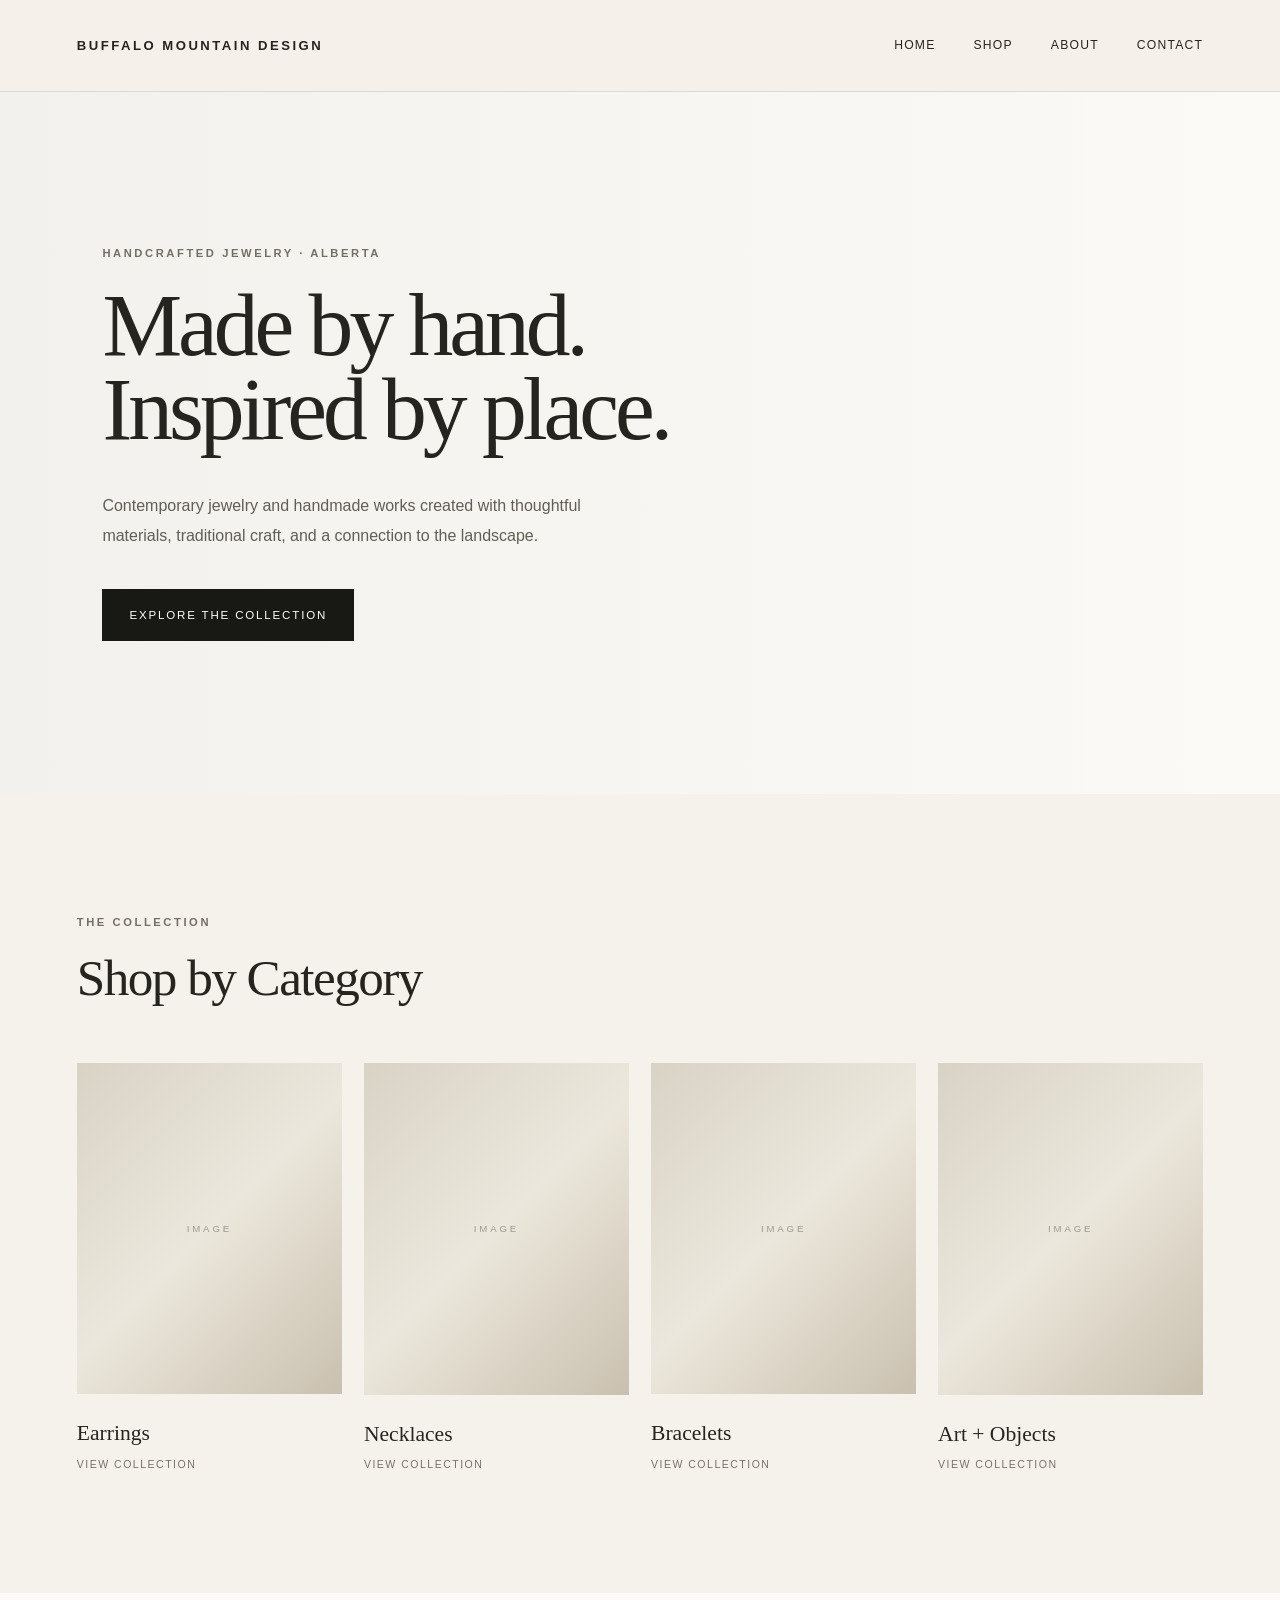
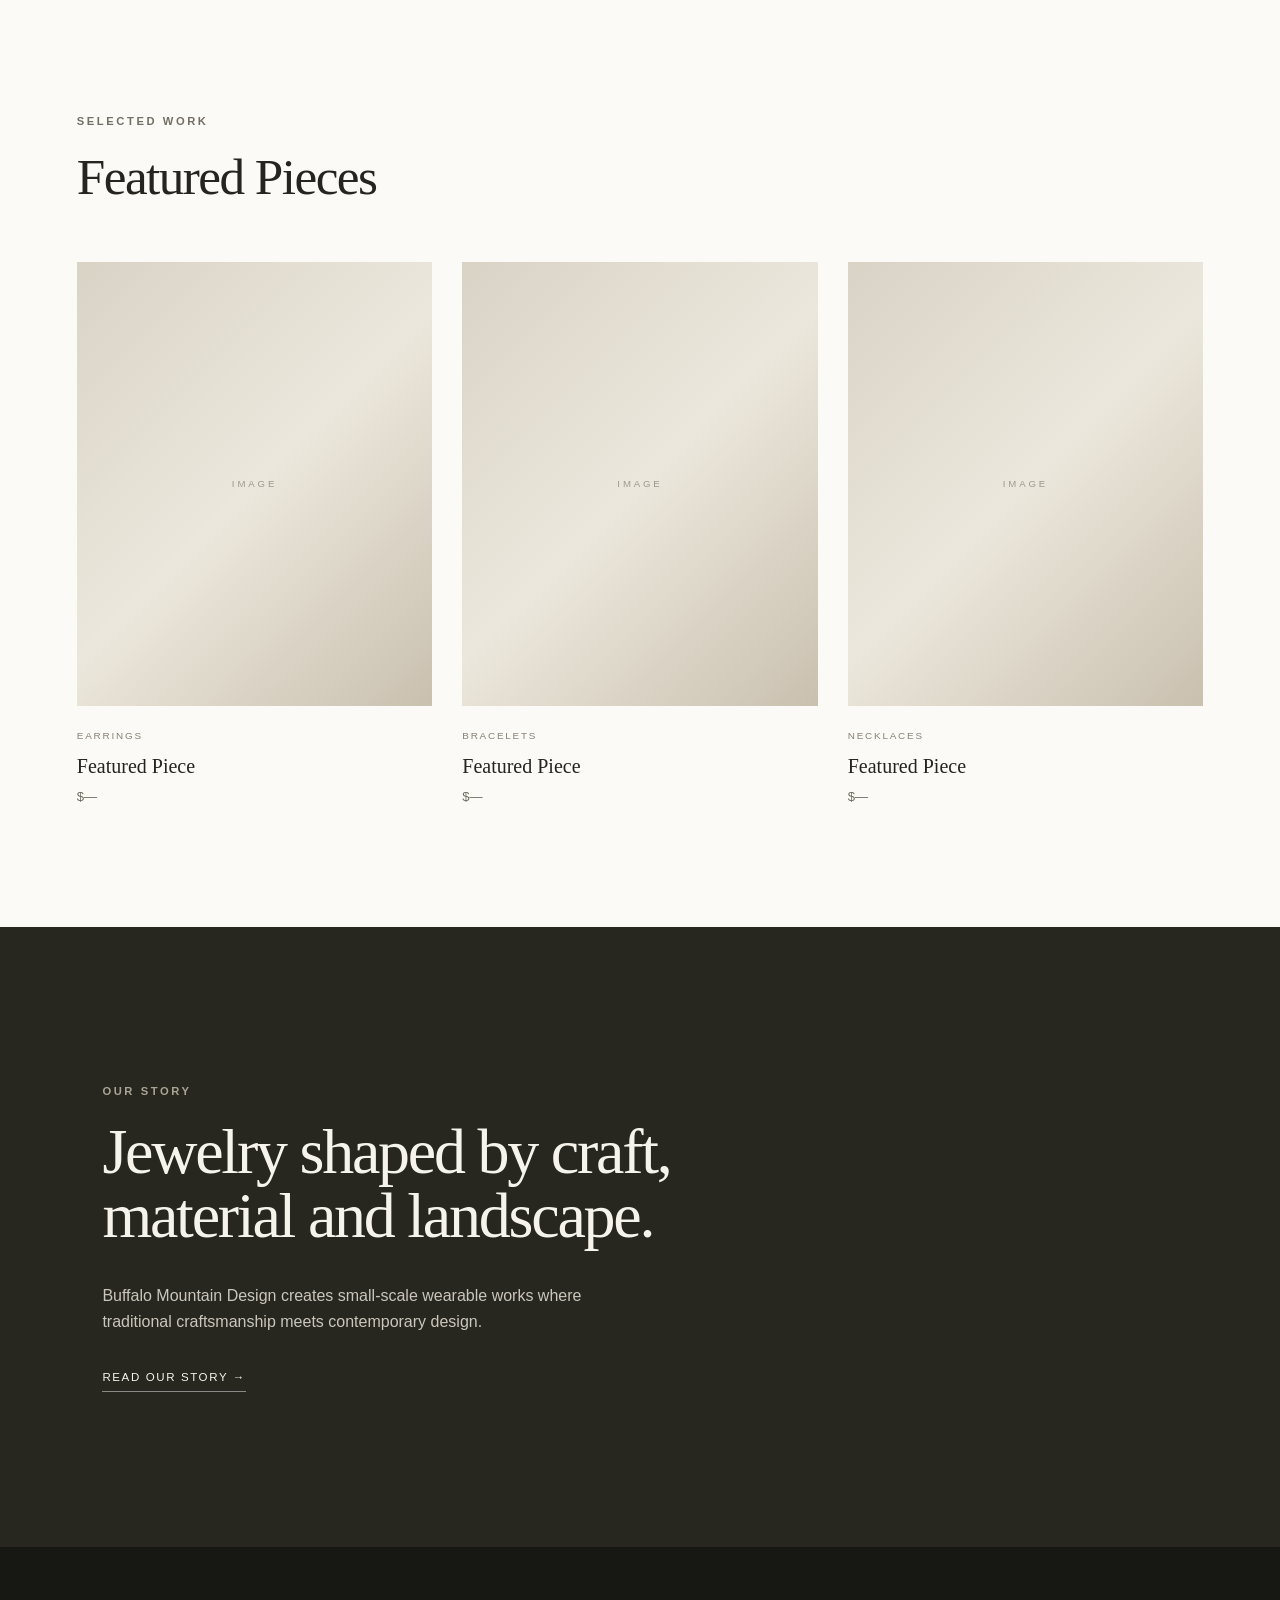
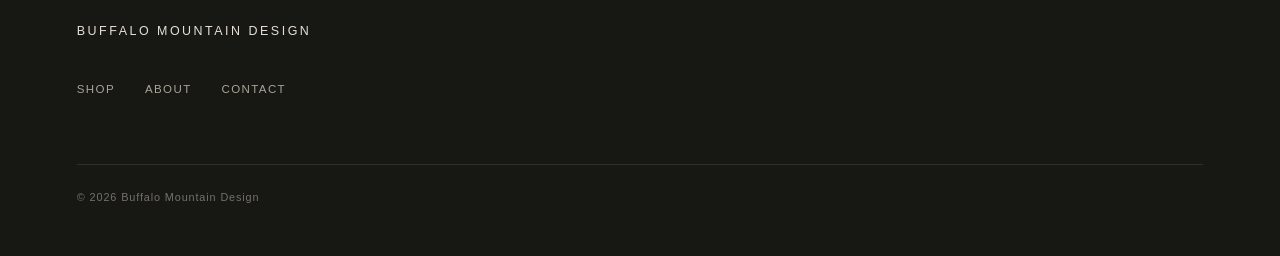
==== index.html @ dbc7c692 "Update index.html" ====
<!DOCTYPE html>
<html lang="en">
<head>
    <meta charset="UTF-8">
    <meta name="viewport" content="width=device-width, initial-scale=1.0">

    <title>Buffalo Mountain Design</title>

    <link rel="stylesheet" href="style.css">
</head>

<body>

<header class="site-header">

    <a href="index.html" class="brand">
        BUFFALO MOUNTAIN DESIGN
    </a>

    <nav>
        <a href="index.html">Home</a>
        <a href="shop.html">Shop</a>
        <a href="about.html">About</a>
        <a href="contact.html">Contact</a>
    </nav>

</header>


<main>

    <!-- HERO -->

    <section class="hero">

        <div class="hero-content">

            <p class="eyebrow">
                HANDCRAFTED JEWELRY · ALBERTA
            </p>

            <h1>
                Made by hand.<br>
                Inspired by place.
            </h1>

            <p class="hero-description">
                Contemporary jewelry and handmade works created with
                thoughtful materials, traditional craft, and a connection
                to the landscape.
            </p>

            <a href="shop.html" class="button">
                Explore the Collection
            </a>

        </div>

    </section>


    <!-- CATEGORIES -->

    <section class="categories">

        <div class="section-heading">

            <p class="eyebrow">THE COLLECTION</p>

            <h2>Shop by Category</h2>

        </div>


        <div class="category-grid">

            <a href="shop.html?category=earrings"
               class="category-card">

                <div class="category-image placeholder"></div>

                <h3>Earrings</h3>

                <p>View Collection</p>

            </a>


            <a href="shop.html?category=necklaces"
               class="category-card">

                <div class="category-image placeholder"></div>

                <h3>Necklaces</h3>

                <p>View Collection</p>

            </a>


            <a href="shop.html?category=bracelets"
               class="category-card">

                <div class="category-image placeholder"></div>

                <h3>Bracelets</h3>

                <p>View Collection</p>

            </a>


            <a href="shop.html?category=art"
               class="category-card">

                <div class="category-image placeholder"></div>

                <h3>Art + Objects</h3>

                <p>View Collection</p>

            </a>

        </div>

    </section>


    <!-- FEATURED -->

    <section class="featured">

        <div class="section-heading">

            <p class="eyebrow">SELECTED WORK</p>

            <h2>Featured Pieces</h2>

        </div>


        <div class="product-grid">

            <article class="product-card">

                <div class="product-image placeholder"></div>

                <p class="product-category">EARRINGS</p>

                <h3>Featured Piece</h3>

                <p class="product-price">$—</p>

            </article>


            <article class="product-card">

                <div class="product-image placeholder"></div>

                <p class="product-category">BRACELETS</p>

                <h3>Featured Piece</h3>

                <p class="product-price">$—</p>

            </article>


            <article class="product-card">

                <div class="product-image placeholder"></div>

                <p class="product-category">NECKLACES</p>

                <h3>Featured Piece</h3>

                <p class="product-price">$—</p>

            </article>

        </div>

    </section>


    <!-- ABOUT PREVIEW -->

    <section class="story">

        <div class="story-content">

            <p class="eyebrow">OUR STORY</p>

            <h2>
                Jewelry shaped by craft,
                material and landscape.
            </h2>

            <p>
                Buffalo Mountain Design creates small-scale wearable works
                where traditional craftsmanship meets contemporary design.
            </p>

            <a href="about.html" class="text-link">
                Read Our Story →
            </a>

        </div>

    </section>

</main>


<footer>

    <div class="footer-brand">
        BUFFALO MOUNTAIN DESIGN
    </div>

    <div class="footer-links">
        <a href="shop.html">Shop</a>
        <a href="about.html">About</a>
        <a href="contact.html">Contact</a>
    </div>

    <p class="copyright">
        © 2026 Buffalo Mountain Design
    </p>

</footer>


</body>
</html>
---- style.css ----
/* =========================================================
   BUFFALO MOUNTAIN DESIGN
   Main Stylesheet
   ========================================================= */


/* ---------- RESET ---------- */

* {
    margin: 0;
    padding: 0;
    box-sizing: border-box;
}

html {
    scroll-behavior: smooth;
}

body {
    background: #f5f2eb;
    color: #25241f;
    font-family: Arial, Helvetica, sans-serif;
    line-height: 1.6;
}

a {
    color: inherit;
    text-decoration: none;
}

img {
    width: 100%;
    display: block;
}


/* ---------- GLOBAL ---------- */

:root {
    --cream: #f5f2eb;
    --warm-white: #fbfaf6;
    --charcoal: #25241f;
    --soft-black: #181814;
    --stone: #a39b8c;
    --line: #d9d3c7;
    --accent: #725b3e;
}

.eyebrow {
    font-size: 0.7rem;
    letter-spacing: 0.23em;
    text-transform: uppercase;
    font-weight: 600;
    color: #746f65;
    margin-bottom: 20px;
}

h1,
h2,
h3 {
    font-weight: 400;
}

h1,
h2 {
    font-family: Georgia, "Times New Roman", serif;
}


/* ---------- HEADER ---------- */

.site-header {
    width: 100%;
    min-height: 92px;

    display: flex;
    align-items: center;
    justify-content: space-between;

    padding: 0 6vw;

    border-bottom: 1px solid rgba(37, 36, 31, 0.12);

    background: rgba(245, 242, 235, 0.96);

    position: relative;
    z-index: 10;
}

.brand {
    font-size: 0.82rem;
    letter-spacing: 0.19em;
    font-weight: 600;
}

.site-header nav {
    display: flex;
    gap: 38px;
}

.site-header nav a {
    font-size: 0.76rem;
    letter-spacing: 0.1em;
    text-transform: uppercase;

    position: relative;
}

.site-header nav a::after {
    content: "";

    position: absolute;

    left: 0;
    bottom: -8px;

    width: 0;
    height: 1px;

    background: var(--charcoal);

    transition: width 0.3s ease;
}

.site-header nav a:hover::after {
    width: 100%;
}


/* ---------- HERO ---------- */

.hero {
    min-height: 78vh;

    display: flex;
    align-items: center;

    padding: 9vw 8vw;

    position: relative;

    background:
        linear-gradient(
            90deg,
            rgba(25, 23, 18, 0.04),
            rgba(25, 23, 18, 0)
        ),
        var(--warm-white);
}

.hero-content {
    max-width: 800px;
}

.hero h1 {
    font-size: clamp(3.4rem, 7vw, 7.4rem);

    line-height: 0.94;

    letter-spacing: -0.045em;

    margin-bottom: 40px;
}

.hero-description {
    max-width: 530px;

    font-size: 1rem;

    line-height: 1.85;

    color: #625e55;

    margin-bottom: 38px;
}

.button {
    display: inline-block;

    background: var(--soft-black);
    color: #fff;

    padding: 17px 27px;

    font-size: 0.72rem;
    letter-spacing: 0.16em;
    text-transform: uppercase;

    transition:
        background 0.3s ease,
        transform 0.3s ease;
}

.button:hover {
    background: var(--accent);
    transform: translateY(-2px);
}


/* ---------- GENERAL SECTION ---------- */

.categories,
.featured {
    padding: 120px 6vw;
}

.section-heading {
    margin-bottom: 60px;
}

.section-heading h2 {
    font-size: clamp(2.4rem, 4vw, 4.5rem);

    line-height: 1;

    letter-spacing: -0.03em;
}


/* ---------- CATEGORY GRID ---------- */

.categories {
    background: var(--cream);
}

.category-grid {
    display: grid;

    grid-template-columns: repeat(4, 1fr);

    gap: 22px;
}

.category-card {
    display: block;
}

.category-image {
    aspect-ratio: 4 / 5;

    margin-bottom: 22px;

    overflow: hidden;

    transition:
        transform 0.4s ease,
        opacity 0.4s ease;
}

.category-card:hover .category-image {
    transform: translateY(-5px);
}

.category-card h3 {
    font-family: Georgia, "Times New Roman", serif;

    font-size: 1.35rem;

    margin-bottom: 5px;
}

.category-card p {
    font-size: 0.66rem;

    letter-spacing: 0.14em;

    text-transform: uppercase;

    color: #787268;
}


/* ---------- PLACEHOLDER IMAGES ---------- */

.placeholder {
    position: relative;

    background:
        linear-gradient(
            135deg,
            #d9d3c6 0%,
            #ece7dc 50%,
            #c9c0af 100%
        );
}

.placeholder::after {
    content: "IMAGE";

    position: absolute;

    top: 50%;
    left: 50%;

    transform: translate(-50%, -50%);

    font-size: 0.6rem;

    letter-spacing: 0.3em;

    color: rgba(37, 36, 31, 0.4);
}


/* ---------- FEATURED PRODUCTS ---------- */

.featured {
    background: var(--warm-white);
}

.product-grid {
    display: grid;

    grid-template-columns: repeat(3, 1fr);

    gap: 30px;
}

.product-card {
    cursor: pointer;
}

.product-image {
    aspect-ratio: 4 / 5;

    margin-bottom: 22px;

    overflow: hidden;

    transition: transform 0.35s ease;
}

.product-card:hover .product-image {
    transform: translateY(-5px);
}

.product-category {
    font-size: 0.62rem;

    letter-spacing: 0.18em;

    color: #878176;

    margin-bottom: 6px;
}

.product-card h3 {
    font-family: Georgia, "Times New Roman", serif;

    font-size: 1.25rem;

    margin-bottom: 4px;
}

.product-price {
    font-size: 0.82rem;

    color: #706b61;
}


/* ---------- STORY ---------- */

.story {
    min-height: 620px;

    display: flex;
    align-items: center;

    padding: 120px 8vw;

    background: #272720;

    color: #f6f3eb;
}

.story-content {
    max-width: 720px;
}

.story .eyebrow {
    color: #aaa496;
}

.story h2 {
    font-size: clamp(2.7rem, 5vw, 5.5rem);

    line-height: 1;

    letter-spacing: -0.035em;

    margin-bottom: 35px;
}

.story p:not(.eyebrow) {
    max-width: 540px;

    color: #cbc6bb;

    margin-bottom: 28px;
}

.text-link {
    display: inline-block;

    font-size: 0.72rem;

    letter-spacing: 0.14em;

    text-transform: uppercase;

    border-bottom: 1px solid rgba(255,255,255,0.45);

    padding-bottom: 5px;

    transition: border-color 0.3s ease;
}

.text-link:hover {
    border-color: #fff;
}


/* ---------- FOOTER ---------- */

footer {
    padding: 75px 6vw 50px;

    background: #171713;

    color: #e5e0d7;
}

.footer-brand {
    font-size: 0.78rem;

    letter-spacing: 0.2em;

    margin-bottom: 38px;
}

.footer-links {
    display: flex;

    gap: 30px;

    margin-bottom: 65px;
}

.footer-links a {
    font-size: 0.72rem;

    text-transform: uppercase;

    letter-spacing: 0.12em;

    color: #aaa599;
}

.footer-links a:hover {
    color: #fff;
}

.copyright {
    padding-top: 24px;

    border-top: 1px solid rgba(255,255,255,0.1);

    font-size: 0.68rem;

    letter-spacing: 0.08em;

    color: #747168;
}


/* =========================================================
   TABLET
   ========================================================= */

@media (max-width: 1000px) {

    .category-grid {
        grid-template-columns: repeat(2, 1fr);

        row-gap: 55px;
    }

}


/* =========================================================
   MOBILE
   ========================================================= */

@media (max-width: 700px) {

    .site-header {
        padding: 25px 6vw;

        align-items: flex-start;

        flex-direction: column;

        gap: 22px;
    }

    .site-header nav {
        width: 100%;

        justify-content: space-between;

        gap: 12px;
    }

    .site-header nav a {
        font-size: 0.63rem;
    }

    .hero {
        min-height: 72vh;

        padding: 90px 7vw;
    }

    .hero h1 {
        font-size: clamp(3rem, 15vw, 5rem);
    }

    .categories,
    .featured {
        padding: 85px 6vw;
    }

    .category-grid {
        grid-template-columns: 1fr 1fr;

        gap: 14px;

        row-gap: 42px;
    }

    .category-card h3 {
        font-size: 1.05rem;
    }

    .product-grid {
        grid-template-columns: 1fr;

        gap: 55px;
    }

    .story {
        min-height: 560px;

        padding: 90px 7vw;
    }

    .story h2 {
        font-size: clamp(2.7rem, 12vw, 4.5rem);
    }

    .footer-links {
        flex-direction: column;

        gap: 15px;
    }

}
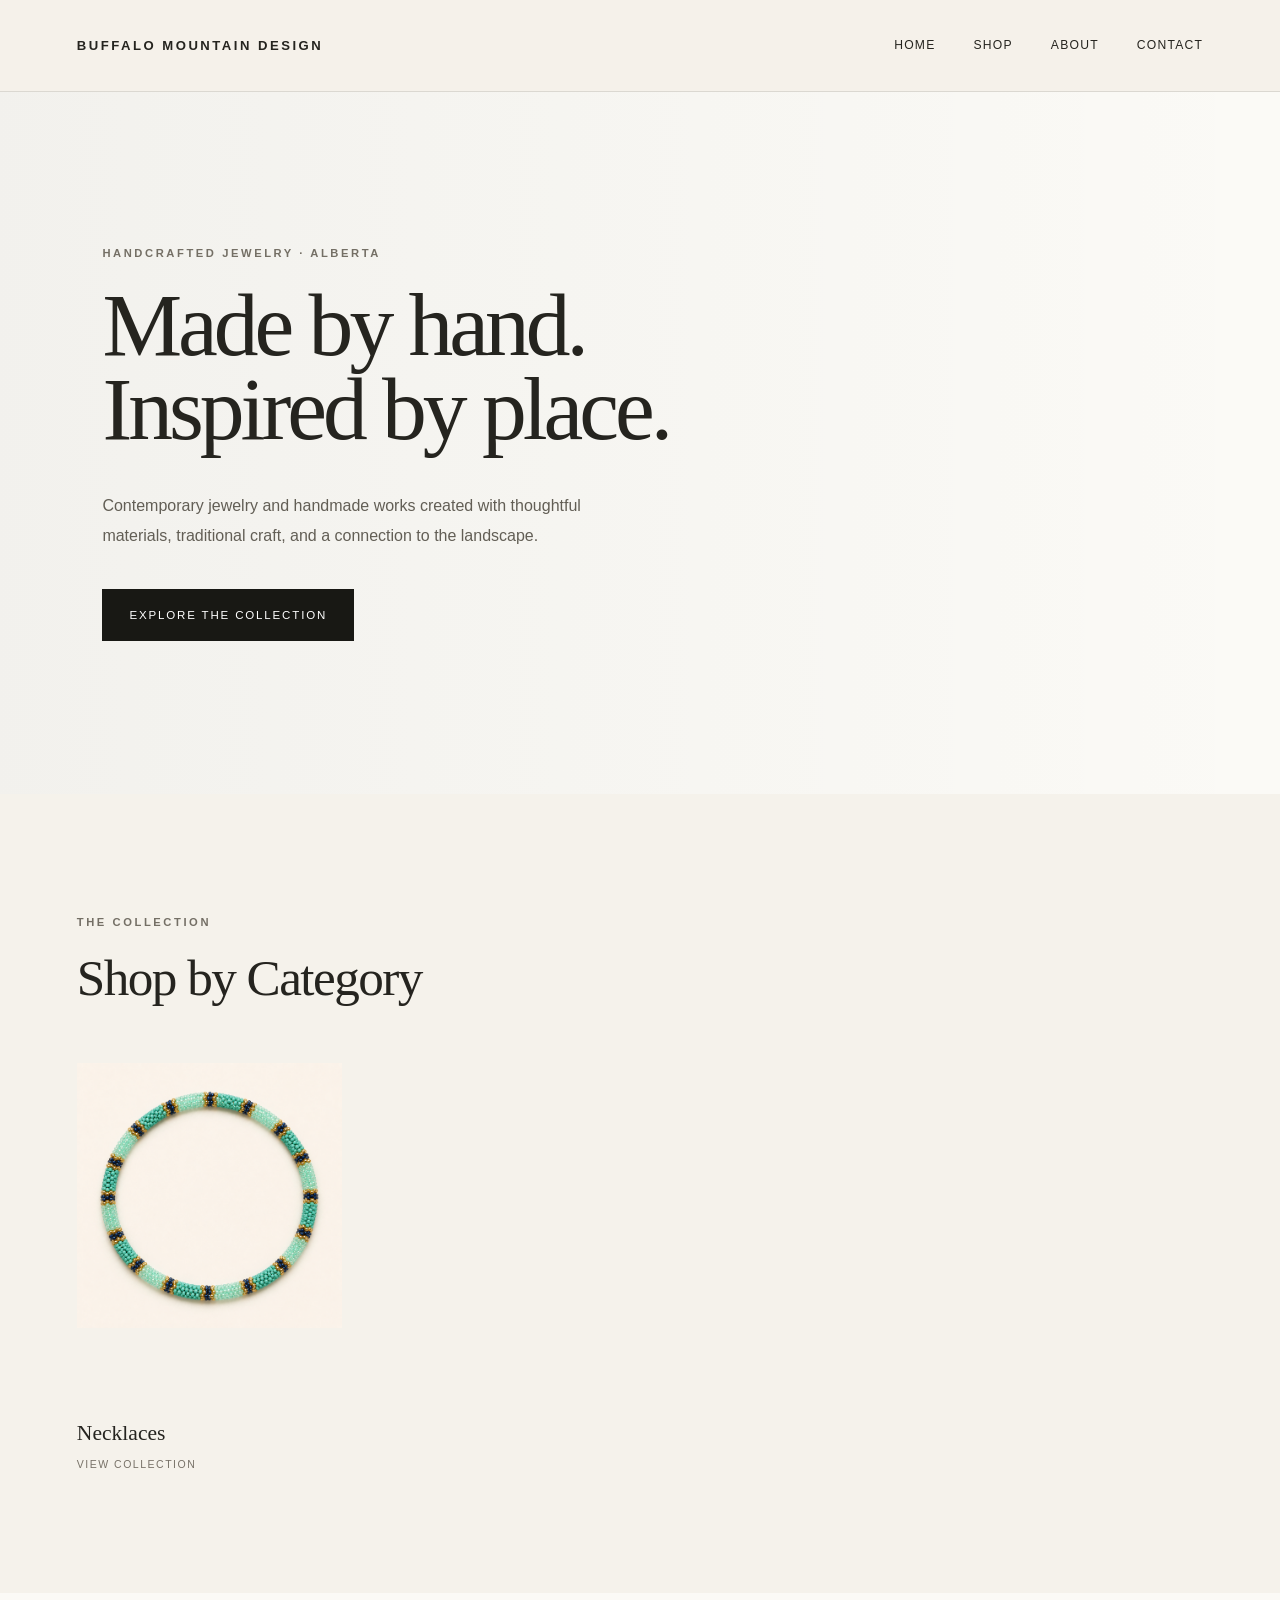
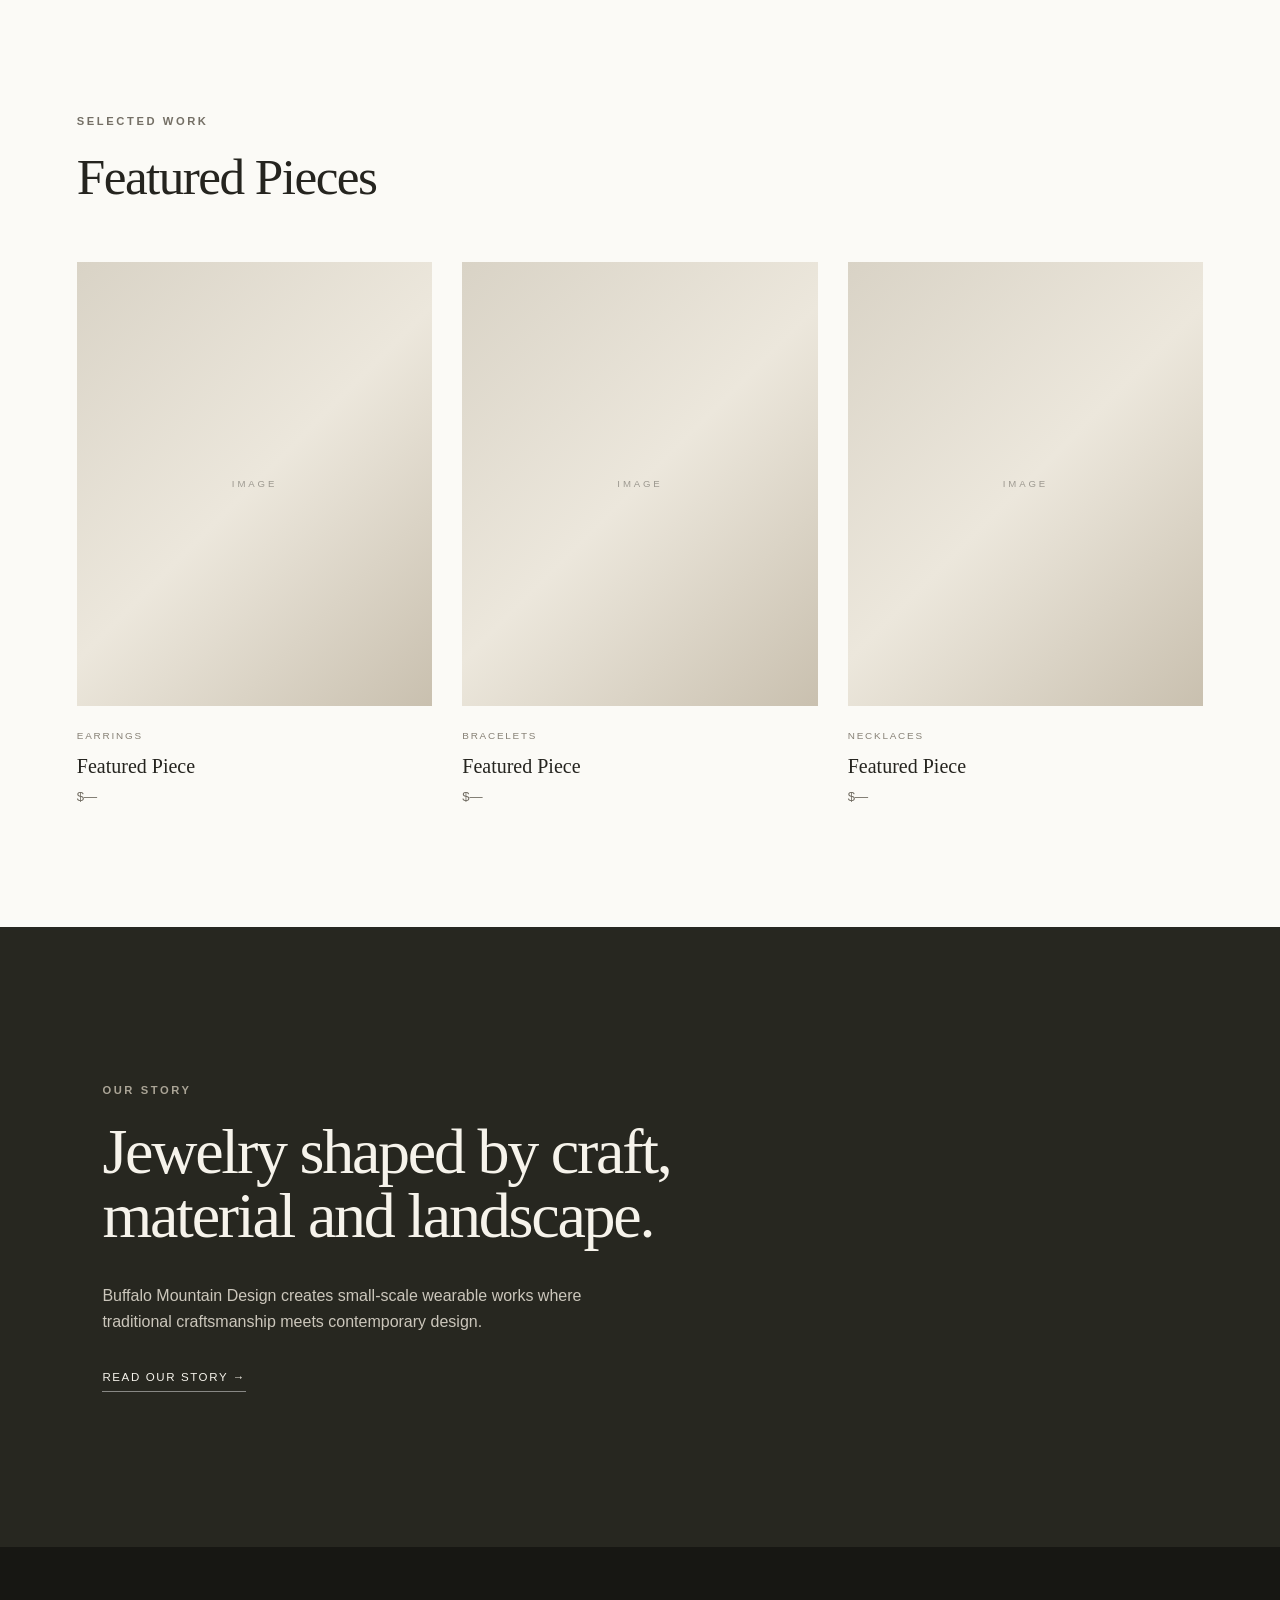
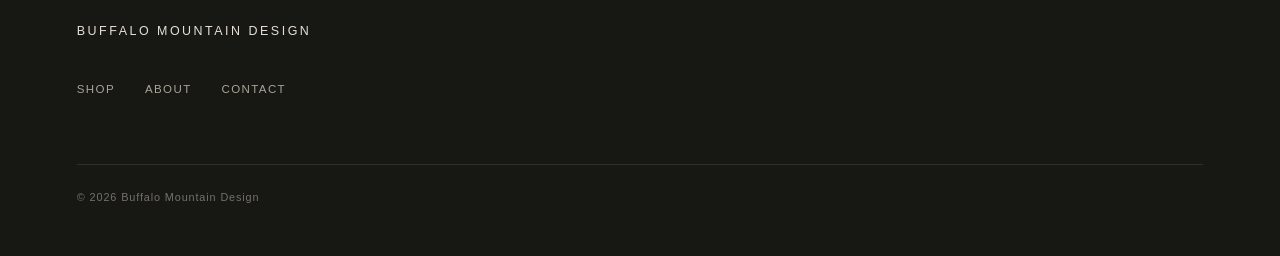
==== commit 29f98d2c: "to populate real products to the category cards" ====
--- a/index.html
+++ b/index.html
@@ -7,6 +7,7 @@
     <title>Buffalo Mountain Design</title>
 
     <link rel="stylesheet" href="style.css">
+    <script src="products.js" defer></script>
 </head>
 
 <body>
@@ -72,55 +73,9 @@
         </div>
 
 
-        <div class="category-grid">
-
-            <a href="shop.html?category=earrings"
-               class="category-card">
-
-                <div class="category-image placeholder"></div>
-
-                <h3>Earrings</h3>
-
-                <p>View Collection</p>
-
-            </a>
-
-
-            <a href="shop.html?category=necklaces"
-               class="category-card">
-
-                <div class="category-image placeholder"></div>
-
-                <h3>Necklaces</h3>
-
-                <p>View Collection</p>
-
-            </a>
-
-
-            <a href="shop.html?category=bracelets"
-               class="category-card">
-
-                <div class="category-image placeholder"></div>
-
-                <h3>Bracelets</h3>
-
-                <p>View Collection</p>
-
-            </a>
-
-
-            <a href="shop.html?category=art"
-               class="category-card">
-
-                <div class="category-image placeholder"></div>
-
-                <h3>Art + Objects</h3>
-
-                <p>View Collection</p>
-
-            </a>
-
+        <div
+            id="home-category-grid"
+            class="category-grid">
         </div>
 
     </section>
--- a/style.css
+++ b/style.css
@@ -567,3 +567,261 @@
     }
 
 }
+
+/* =========================================================
+   SHOP
+   ========================================================= */
+
+.shop-page {
+    background: var(--warm-white);
+}
+
+.shop-intro {
+    padding: 110px 6vw 75px;
+    border-bottom: 1px solid var(--line);
+}
+
+.shop-intro h1 {
+    font-family: Georgia, "Times New Roman", serif;
+
+    font-size: clamp(4rem, 8vw, 8rem);
+
+    line-height: 0.9;
+
+    letter-spacing: -0.045em;
+
+    margin-bottom: 35px;
+}
+
+.shop-intro > p:last-child {
+    max-width: 530px;
+
+    color: #686359;
+
+    line-height: 1.8;
+}
+
+
+/* ---------- FILTERS ---------- */
+
+.shop-controls {
+    padding: 30px 6vw;
+
+    display: flex;
+
+    justify-content: space-between;
+    align-items: center;
+
+    gap: 35px;
+
+    border-bottom: 1px solid var(--line);
+}
+
+.filter-buttons {
+    display: flex;
+
+    gap: 25px;
+
+    flex-wrap: wrap;
+}
+
+.filter-button {
+    border: none;
+
+    background: transparent;
+
+    padding: 8px 0;
+
+    cursor: pointer;
+
+    color: #8a8479;
+
+    font-size: 0.7rem;
+
+    letter-spacing: 0.13em;
+
+    text-transform: uppercase;
+
+    border-bottom: 1px solid transparent;
+}
+
+.filter-button:hover {
+    color: var(--charcoal);
+}
+
+.filter-button.active {
+    color: var(--charcoal);
+
+    border-bottom-color: var(--charcoal);
+}
+
+
+/* ---------- SEARCH ---------- */
+
+.shop-search {
+    display: flex;
+
+    align-items: center;
+
+    gap: 15px;
+}
+
+.shop-search label {
+    font-size: 0.65rem;
+
+    letter-spacing: 0.13em;
+
+    text-transform: uppercase;
+
+    color: #777167;
+}
+
+.shop-search input {
+    width: 220px;
+
+    padding: 11px 0;
+
+    border: none;
+
+    border-bottom: 1px solid #aaa397;
+
+    outline: none;
+
+    background: transparent;
+
+    font-family: inherit;
+
+    font-size: 0.85rem;
+}
+
+.shop-search input:focus {
+    border-bottom-color: var(--charcoal);
+}
+
+
+/* ---------- PRODUCT COLLECTION ---------- */
+
+.shop-results {
+    padding: 65px 6vw 130px;
+}
+
+.shop-product-grid {
+    display: grid;
+
+    grid-template-columns:
+        repeat(4, minmax(0, 1fr));
+
+    gap: 55px 24px;
+}
+
+.shop-product-card {
+    min-width: 0;
+}
+
+.shop-product-image {
+    width: 100%;
+
+    aspect-ratio: 4 / 5;
+
+    margin-bottom: 20px;
+
+    overflow: hidden;
+
+    background: #ebe7dd;
+}
+
+.shop-product-image img {
+    width: 100%;
+    height: 100%;
+
+    object-fit: cover;
+
+    transition: transform 0.5s ease;
+}
+
+.shop-product-card:hover
+.shop-product-image img {
+
+    transform: scale(1.025);
+}
+
+.shop-product-card h2 {
+    font-family: Georgia, "Times New Roman", serif;
+
+    font-size: 1.2rem;
+
+    line-height: 1.3;
+
+    margin: 4px 0;
+}
+
+.shop-empty {
+    padding: 100px 0;
+
+    text-align: center;
+
+    color: #777167;
+}
+
+
+/* ---------- SHOP TABLET ---------- */
+
+@media (max-width: 1000px) {
+
+    .shop-product-grid {
+        grid-template-columns:
+            repeat(2, minmax(0, 1fr));
+    }
+
+    .shop-controls {
+        align-items: flex-start;
+
+        flex-direction: column;
+    }
+
+}
+
+
+/* ---------- SHOP MOBILE ---------- */
+
+@media (max-width: 700px) {
+
+    .shop-intro {
+        padding: 75px 6vw 55px;
+    }
+
+    .shop-controls {
+        padding-top: 25px;
+        padding-bottom: 25px;
+    }
+
+    .filter-buttons {
+        gap: 10px 18px;
+    }
+
+    .shop-search {
+        width: 100%;
+    }
+
+    .shop-search input {
+        width: 100%;
+    }
+
+    .shop-results {
+        padding-top: 40px;
+    }
+
+    .shop-product-grid {
+        gap: 40px 14px;
+    }
+
+}
+
+
+@media (max-width: 450px) {
+
+    .shop-product-grid {
+        grid-template-columns: 1fr;
+    }
+
+}
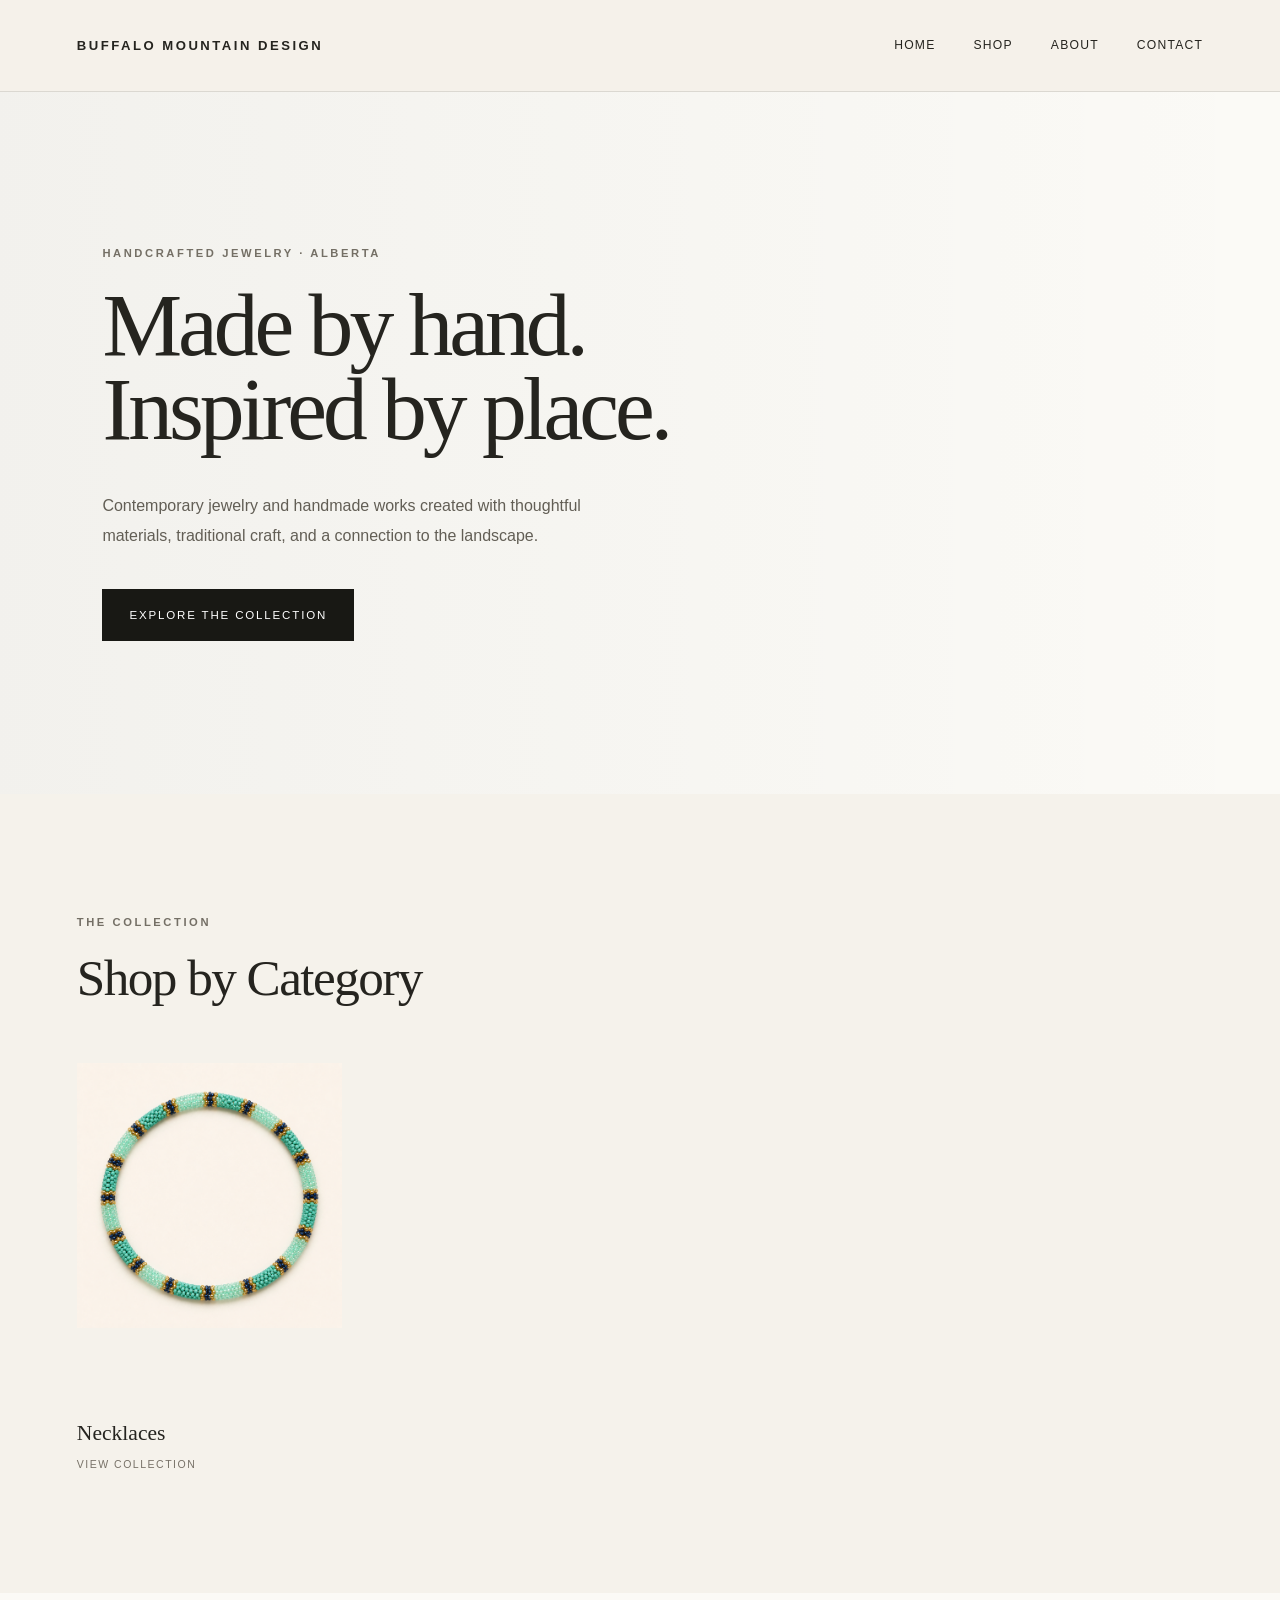
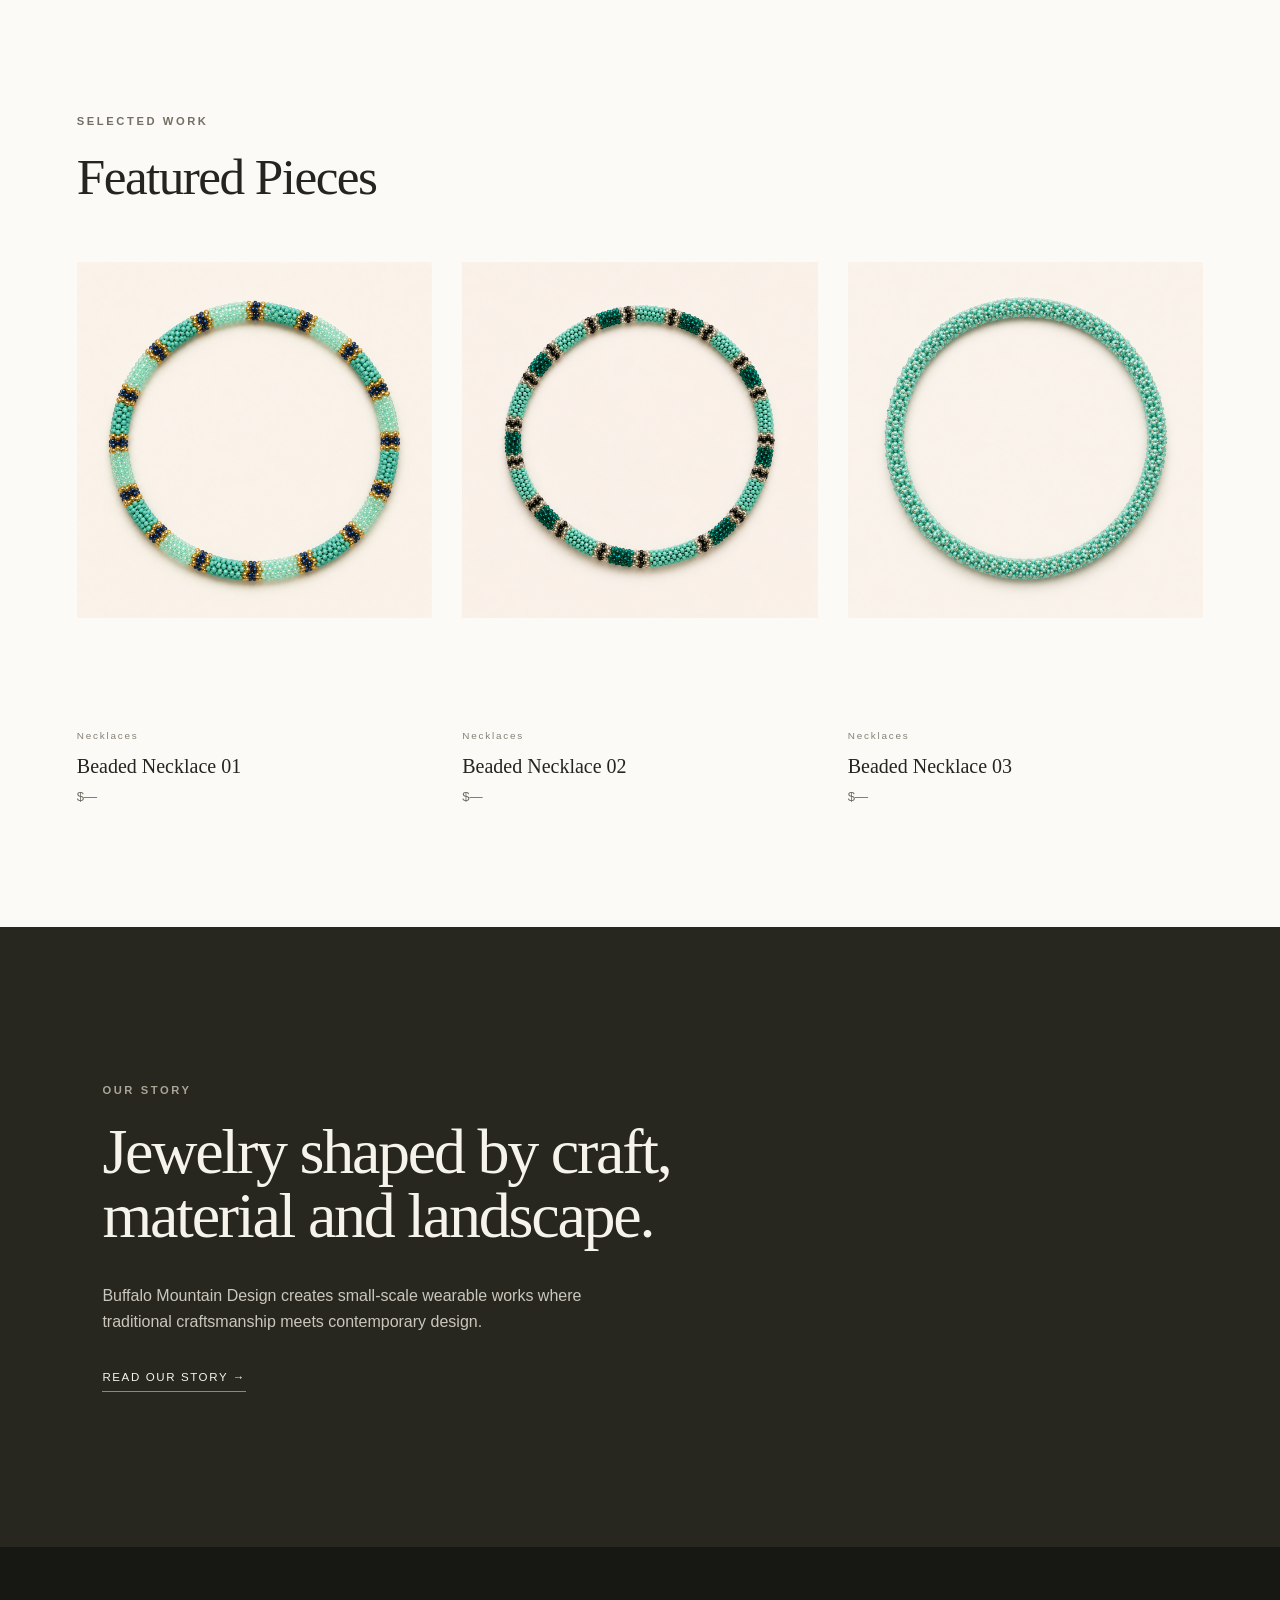
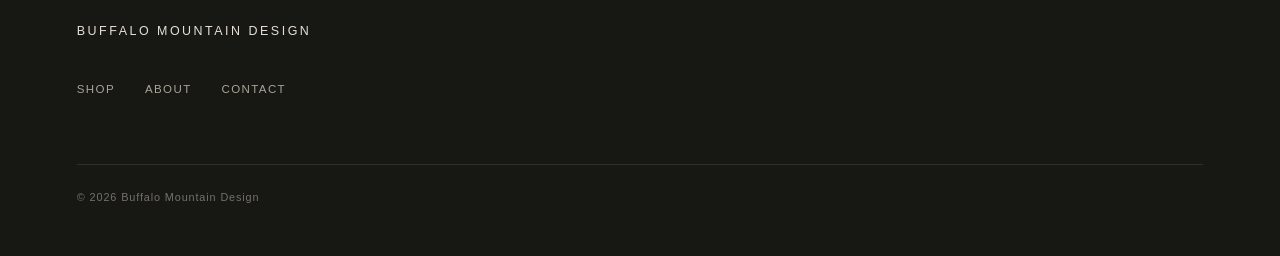
==== commit 44291049: "Update index.html" ====
--- a/index.html
+++ b/index.html
@@ -72,7 +72,6 @@
 
         </div>
 
-
         <div
             id="home-category-grid"
             class="category-grid">
@@ -93,47 +92,9 @@
 
         </div>
 
-
-        <div class="product-grid">
-
-            <article class="product-card">
-
-                <div class="product-image placeholder"></div>
-
-                <p class="product-category">EARRINGS</p>
-
-                <h3>Featured Piece</h3>
-
-                <p class="product-price">$—</p>
-
-            </article>
-
-
-            <article class="product-card">
-
-                <div class="product-image placeholder"></div>
-
-                <p class="product-category">BRACELETS</p>
-
-                <h3>Featured Piece</h3>
-
-                <p class="product-price">$—</p>
-
-            </article>
-
-
-            <article class="product-card">
-
-                <div class="product-image placeholder"></div>
-
-                <p class="product-category">NECKLACES</p>
-
-                <h3>Featured Piece</h3>
-
-                <p class="product-price">$—</p>
-
-            </article>
-
+        <div
+            id="featured-grid"
+            class="product-grid">
         </div>
 
     </section>
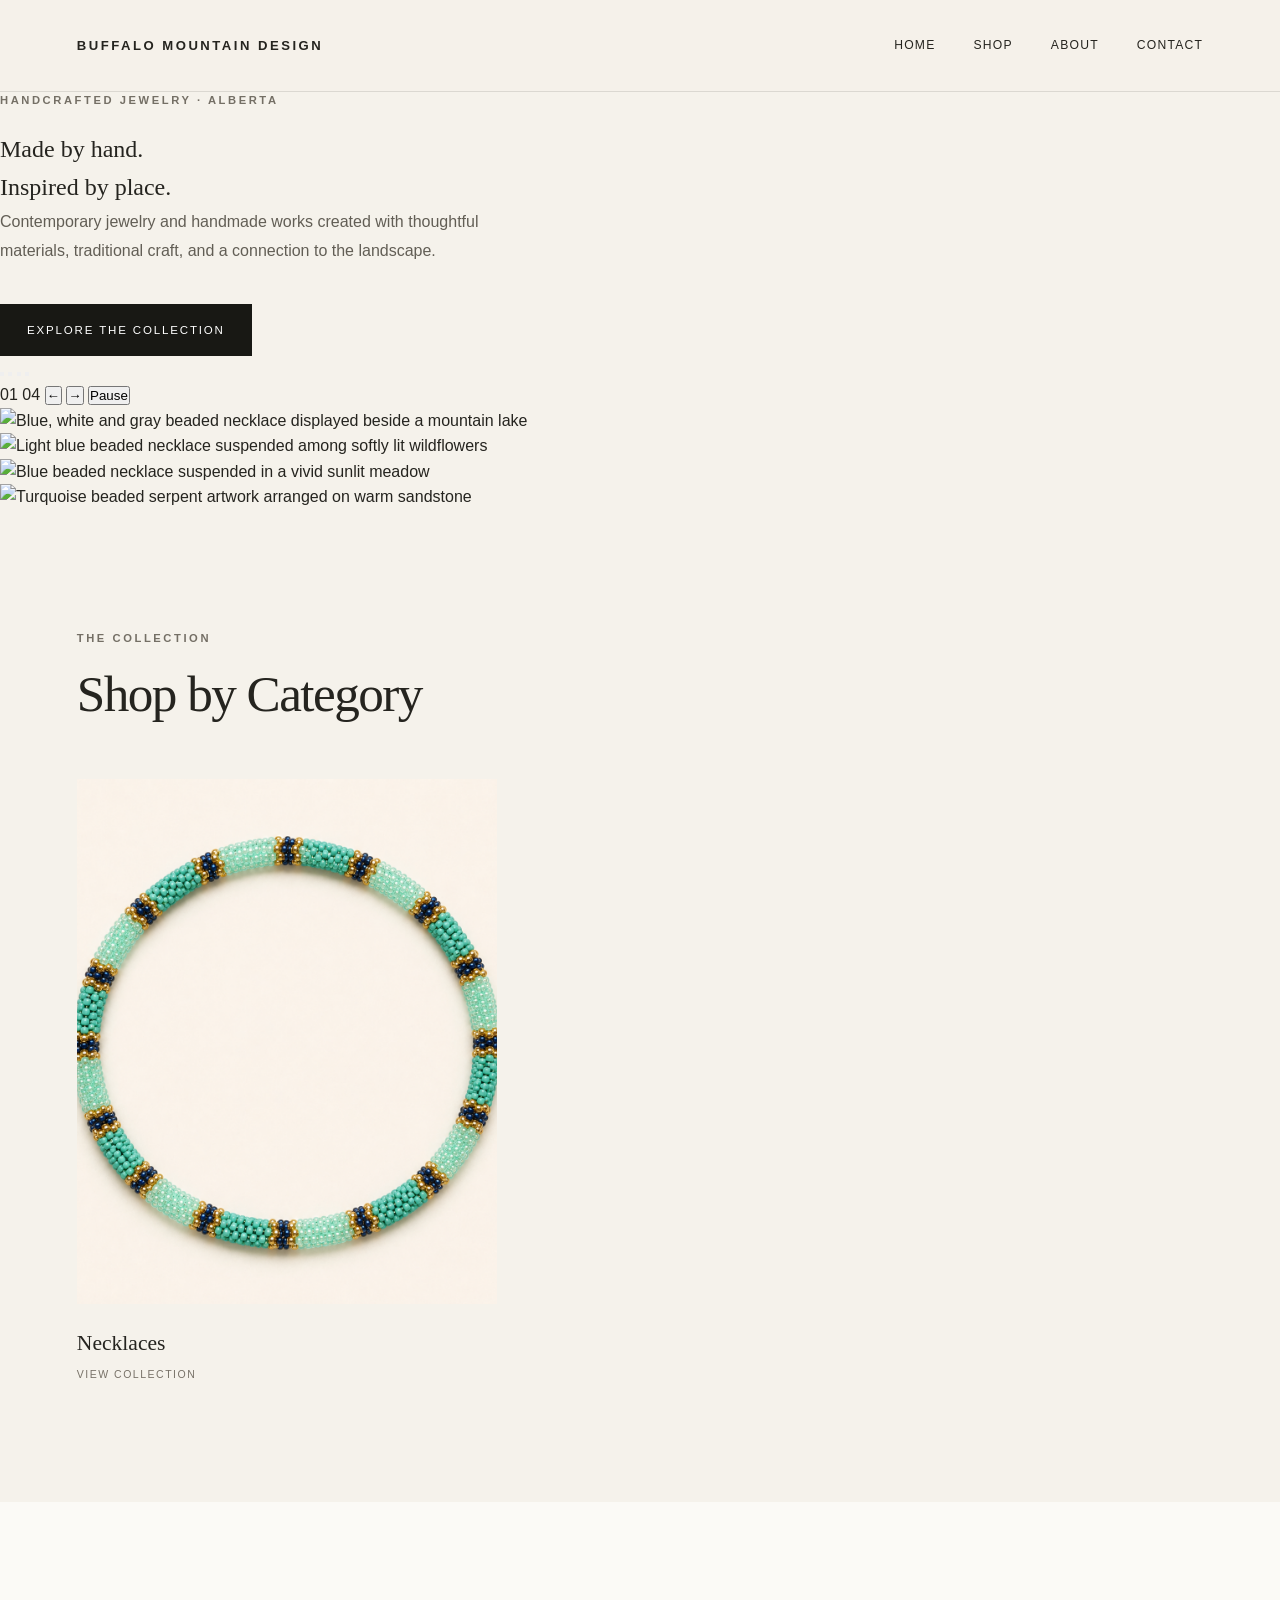
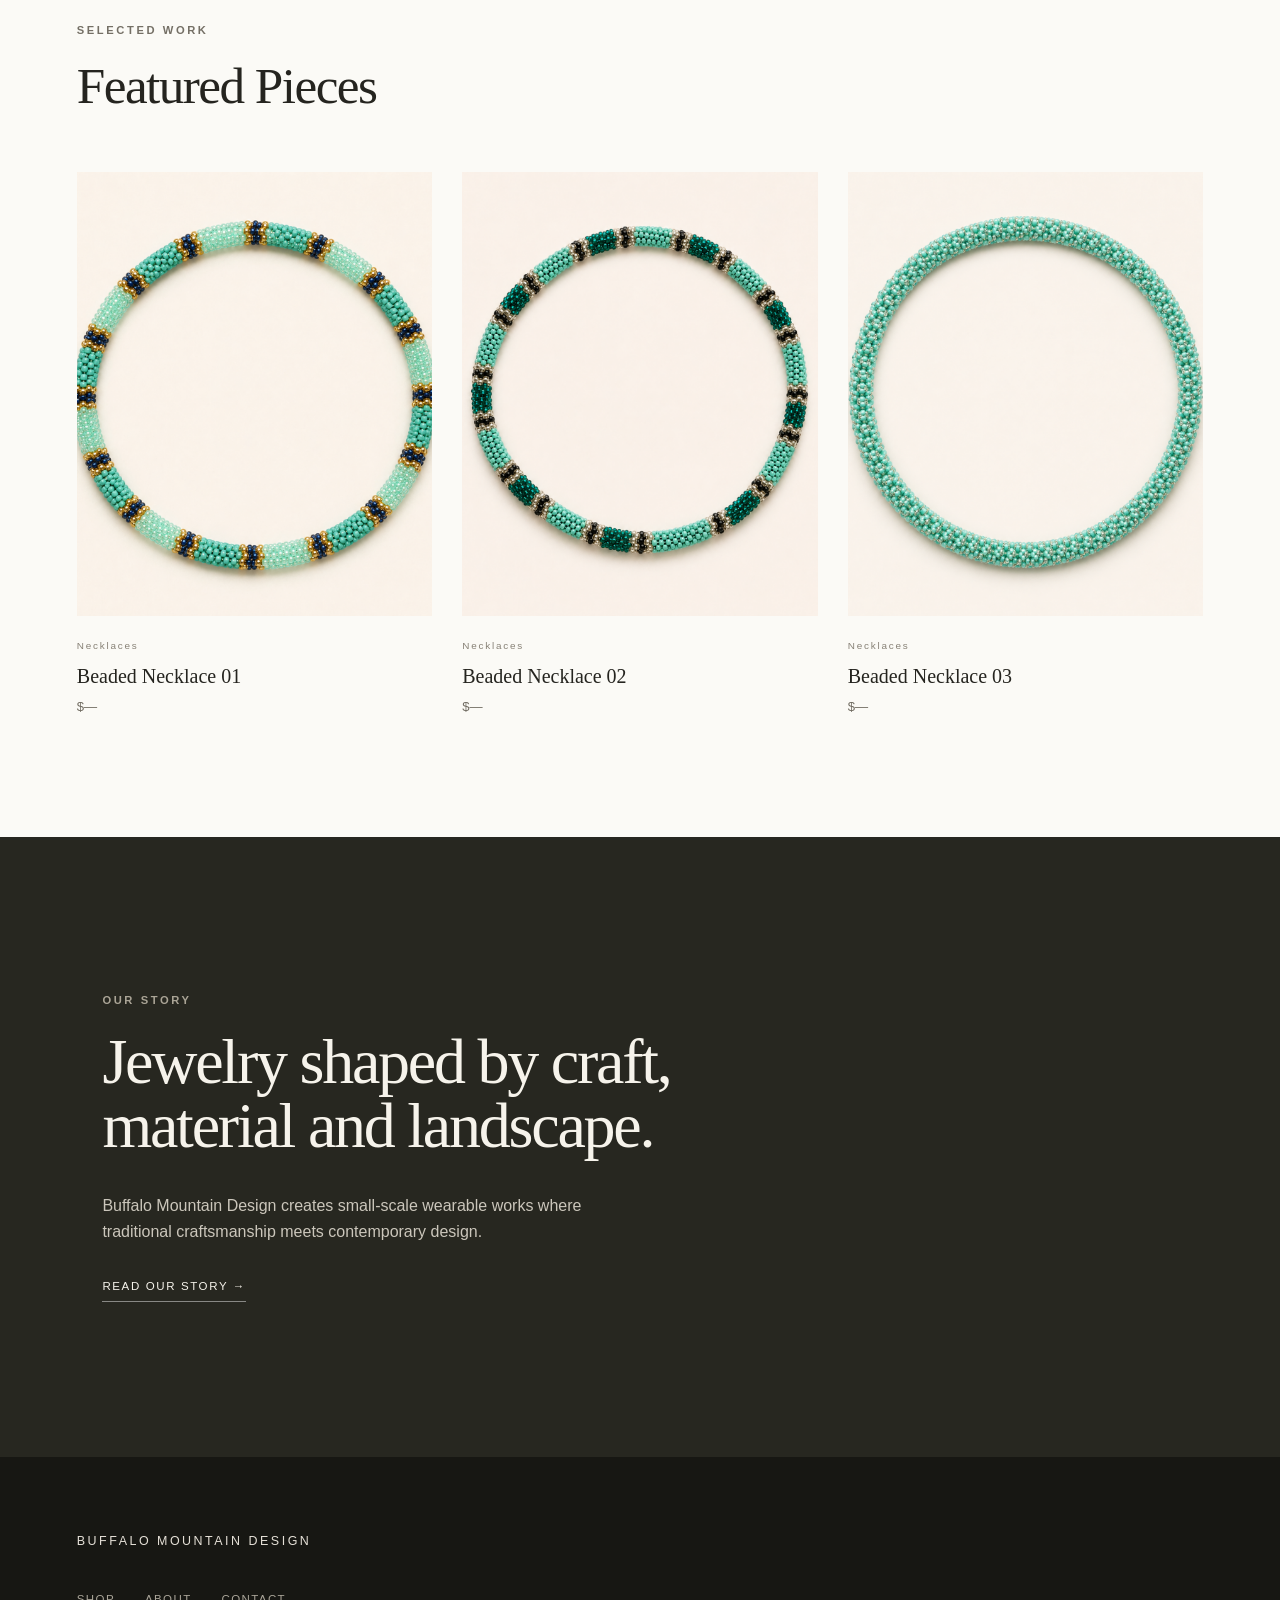
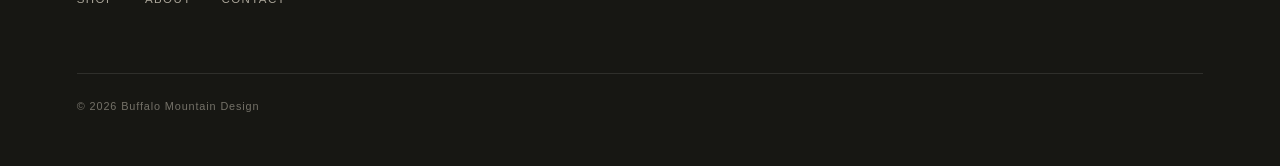
==== commit 64f304fa: "jewelry carousel update" ====
--- a/index.html
+++ b/index.html
@@ -7,6 +7,7 @@
     <title>Buffalo Mountain Design</title>
 
     <link rel="stylesheet" href="style.css">
+    <script src="hero.js" defer></script>
     <script src="products.js" defer></script>
 </head>
 
@@ -30,30 +31,175 @@
 
 <main>
 
-    <!-- HERO -->
-
-    <section class="hero">
-
-        <div class="hero-content">
-
-            <p class="eyebrow">
-                HANDCRAFTED JEWELRY · ALBERTA
-            </p>
-
-            <h1>
-                Made by hand.<br>
-                Inspired by place.
-            </h1>
-
-            <p class="hero-description">
-                Contemporary jewelry and handmade works created with
-                thoughtful materials, traditional craft, and a connection
-                to the landscape.
-            </p>
-
-            <a href="shop.html" class="button">
-                Explore the Collection
-            </a>
+    <!-- HERO CAROUSEL -->
+
+    <section
+        class="hero-carousel"
+        data-hero-carousel
+        role="region"
+        aria-roledescription="carousel"
+        aria-label="Buffalo Mountain Design featured imagery">
+
+        <div class="hero-carousel-copy">
+
+            <div class="hero-copy-inner">
+
+                <p class="eyebrow">
+                    HANDCRAFTED JEWELRY · ALBERTA
+                </p>
+
+                <h1>
+                    Made by hand.<br>
+                    Inspired by place.
+                </h1>
+
+                <p class="hero-description">
+                    Contemporary jewelry and handmade works created with
+                    thoughtful materials, traditional craft, and a connection
+                    to the landscape.
+                </p>
+
+                <a href="shop.html" class="button">
+                    Explore the Collection
+                </a>
+
+            </div>
+
+
+            <div class="hero-carousel-controls">
+
+                <div
+                    class="hero-dots"
+                    role="tablist"
+                    aria-label="Choose hero image">
+
+                    <button
+                        class="hero-dot is-active"
+                        type="button"
+                        data-hero-dot="0"
+                        aria-label="Show image 1"
+                        aria-current="true">
+                    </button>
+
+                    <button
+                        class="hero-dot"
+                        type="button"
+                        data-hero-dot="1"
+                        aria-label="Show image 2">
+                    </button>
+
+                    <button
+                        class="hero-dot"
+                        type="button"
+                        data-hero-dot="2"
+                        aria-label="Show image 3">
+                    </button>
+
+                    <button
+                        class="hero-dot"
+                        type="button"
+                        data-hero-dot="3"
+                        aria-label="Show image 4">
+                    </button>
+
+                </div>
+
+
+                <div class="hero-carousel-actions">
+
+                    <span
+                        class="hero-counter"
+                        aria-live="polite">
+
+                        <span data-hero-current>01</span>
+                        <span class="hero-counter-line"></span>
+                        <span>04</span>
+
+                    </span>
+
+                    <button
+                        class="hero-control"
+                        type="button"
+                        data-hero-prev
+                        aria-label="Previous hero image">
+                        ←
+                    </button>
+
+                    <button
+                        class="hero-control"
+                        type="button"
+                        data-hero-next
+                        aria-label="Next hero image">
+                        →
+                    </button>
+
+                    <button
+                        class="hero-pause"
+                        type="button"
+                        data-hero-pause
+                        aria-label="Pause carousel">
+                        Pause
+                    </button>
+
+                </div>
+
+            </div>
+
+        </div>
+
+
+        <div class="hero-carousel-visual">
+
+            <figure
+                class="hero-slide hero-slide--lake is-active"
+                data-hero-slide
+                aria-hidden="false">
+
+                <img
+                    src="assets/images/hero-1.webp"
+                    alt="Blue, white and gray beaded necklace displayed beside a mountain lake"
+                    fetchpriority="high">
+
+            </figure>
+
+
+            <figure
+                class="hero-slide hero-slide--meadow-soft"
+                data-hero-slide
+                aria-hidden="true">
+
+                <img
+                    src="assets/images/hero-2.webp"
+                    alt="Light blue beaded necklace suspended among softly lit wildflowers"
+                    loading="lazy">
+
+            </figure>
+
+
+            <figure
+                class="hero-slide hero-slide--meadow-vivid"
+                data-hero-slide
+                aria-hidden="true">
+
+                <img
+                    src="assets/images/hero-3.webp"
+                    alt="Blue beaded necklace suspended in a vivid sunlit meadow"
+                    loading="lazy">
+
+            </figure>
+
+
+            <figure
+                class="hero-slide hero-slide--serpent"
+                data-hero-slide
+                aria-hidden="true">
+
+                <img
+                    src="assets/images/hero-4.webp"
+                    alt="Turquoise beaded serpent artwork arranged on warm sandstone"
+                    loading="lazy">
+
+            </figure>
 
         </div>
 
@@ -147,6 +293,5 @@
 
 </footer>
 
-
 </body>
 </html>
--- a/style.css
+++ b/style.css
@@ -72,17 +72,12 @@
 .site-header {
     width: 100%;
     min-height: 92px;
-
     display: flex;
     align-items: center;
     justify-content: space-between;
-
     padding: 0 6vw;
-
     border-bottom: 1px solid rgba(37, 36, 31, 0.12);
-
     background: rgba(245, 242, 235, 0.96);
-
     position: relative;
     z-index: 10;
 }
@@ -102,23 +97,17 @@
     font-size: 0.76rem;
     letter-spacing: 0.1em;
     text-transform: uppercase;
-
     position: relative;
 }
 
 .site-header nav a::after {
     content: "";
-
     position: absolute;
-
     left: 0;
     bottom: -8px;
-
     width: 0;
     height: 1px;
-
     background: var(--charcoal);
-
     transition: width 0.3s ease;
 }
 
@@ -131,14 +120,10 @@
 
 .hero {
     min-height: 78vh;
-
     display: flex;
     align-items: center;
-
     padding: 9vw 8vw;
-
     position: relative;
-
     background:
         linear-gradient(
             90deg,
@@ -154,38 +139,27 @@
 
 .hero h1 {
     font-size: clamp(3.4rem, 7vw, 7.4rem);
-
     line-height: 0.94;
-
     letter-spacing: -0.045em;
-
     margin-bottom: 40px;
 }
 
 .hero-description {
     max-width: 530px;
-
     font-size: 1rem;
-
     line-height: 1.85;
-
     color: #625e55;
-
     margin-bottom: 38px;
 }
 
 .button {
     display: inline-block;
-
     background: var(--soft-black);
     color: #fff;
-
     padding: 17px 27px;
-
     font-size: 0.72rem;
     letter-spacing: 0.16em;
     text-transform: uppercase;
-
     transition:
         background 0.3s ease,
         transform 0.3s ease;
@@ -210,9 +184,7 @@
 
 .section-heading h2 {
     font-size: clamp(2.4rem, 4vw, 4.5rem);
-
     line-height: 1;
-
     letter-spacing: -0.03em;
 }
 
@@ -225,9 +197,7 @@
 
 .category-grid {
     display: grid;
-
     grid-template-columns: repeat(4, 1fr);
-
     gap: 22px;
 }
 
@@ -237,35 +207,40 @@
 
 .category-image {
     aspect-ratio: 4 / 5;
-
     margin-bottom: 22px;
-
     overflow: hidden;
-
+    background: #ebe7dd;
     transition:
         transform 0.4s ease,
         opacity 0.4s ease;
 }
 
+.category-image img {
+    width: 100%;
+    height: 100%;
+    object-fit: cover;
+    display: block;
+    transition: transform 0.5s ease;
+}
+
 .category-card:hover .category-image {
     transform: translateY(-5px);
 }
 
+.category-card:hover .category-image img {
+    transform: scale(1.025);
+}
+
 .category-card h3 {
     font-family: Georgia, "Times New Roman", serif;
-
     font-size: 1.35rem;
-
     margin-bottom: 5px;
 }
 
 .category-card p {
     font-size: 0.66rem;
-
     letter-spacing: 0.14em;
-
     text-transform: uppercase;
-
     color: #787268;
 }
 
@@ -274,7 +249,6 @@
 
 .placeholder {
     position: relative;
-
     background:
         linear-gradient(
             135deg,
@@ -286,18 +260,12 @@
 
 .placeholder::after {
     content: "IMAGE";
-
     position: absolute;
-
     top: 50%;
     left: 50%;
-
     transform: translate(-50%, -50%);
-
     font-size: 0.6rem;
-
     letter-spacing: 0.3em;
-
     color: rgba(37, 36, 31, 0.4);
 }
 
@@ -310,9 +278,7 @@
 
 .product-grid {
     display: grid;
-
     grid-template-columns: repeat(3, 1fr);
-
     gap: 30px;
 }
 
@@ -322,39 +288,43 @@
 
 .product-image {
     aspect-ratio: 4 / 5;
-
     margin-bottom: 22px;
-
     overflow: hidden;
-
+    background: #ebe7dd;
     transition: transform 0.35s ease;
+}
+
+.product-image img {
+    width: 100%;
+    height: 100%;
+    object-fit: cover;
+    display: block;
+    transition: transform 0.5s ease;
 }
 
 .product-card:hover .product-image {
     transform: translateY(-5px);
 }
 
+.product-card:hover .product-image img {
+    transform: scale(1.025);
+}
+
 .product-category {
     font-size: 0.62rem;
-
     letter-spacing: 0.18em;
-
     color: #878176;
-
     margin-bottom: 6px;
 }
 
 .product-card h3 {
     font-family: Georgia, "Times New Roman", serif;
-
     font-size: 1.25rem;
-
     margin-bottom: 4px;
 }
 
 .product-price {
     font-size: 0.82rem;
-
     color: #706b61;
 }
 
@@ -363,14 +333,10 @@
 
 .story {
     min-height: 620px;
-
     display: flex;
     align-items: center;
-
     padding: 120px 8vw;
-
     background: #272720;
-
     color: #f6f3eb;
 }
 
@@ -384,35 +350,24 @@
 
 .story h2 {
     font-size: clamp(2.7rem, 5vw, 5.5rem);
-
     line-height: 1;
-
     letter-spacing: -0.035em;
-
     margin-bottom: 35px;
 }
 
 .story p:not(.eyebrow) {
     max-width: 540px;
-
     color: #cbc6bb;
-
     margin-bottom: 28px;
 }
 
 .text-link {
     display: inline-block;
-
     font-size: 0.72rem;
-
     letter-spacing: 0.14em;
-
     text-transform: uppercase;
-
     border-bottom: 1px solid rgba(255,255,255,0.45);
-
     padding-bottom: 5px;
-
     transition: border-color 0.3s ease;
 }
 
@@ -425,35 +380,26 @@
 
 footer {
     padding: 75px 6vw 50px;
-
     background: #171713;
-
     color: #e5e0d7;
 }
 
 .footer-brand {
     font-size: 0.78rem;
-
     letter-spacing: 0.2em;
-
     margin-bottom: 38px;
 }
 
 .footer-links {
     display: flex;
-
     gap: 30px;
-
     margin-bottom: 65px;
 }
 
 .footer-links a {
     font-size: 0.72rem;
-
     text-transform: uppercase;
-
     letter-spacing: 0.12em;
-
     color: #aaa599;
 }
 
@@ -463,14 +409,178 @@
 
 .copyright {
     padding-top: 24px;
-
     border-top: 1px solid rgba(255,255,255,0.1);
-
     font-size: 0.68rem;
-
     letter-spacing: 0.08em;
-
     color: #747168;
+}
+
+
+/* =========================================================
+   SHOP
+   ========================================================= */
+
+.shop-page {
+    background: var(--warm-white);
+}
+
+.shop-intro {
+    padding: 110px 6vw 75px;
+    border-bottom: 1px solid var(--line);
+}
+
+.shop-intro h1 {
+    font-family: Georgia, "Times New Roman", serif;
+    font-size: clamp(4rem, 8vw, 8rem);
+    line-height: 0.9;
+    letter-spacing: -0.045em;
+    margin-bottom: 35px;
+}
+
+.shop-intro > p:last-child {
+    max-width: 530px;
+    color: #686359;
+    line-height: 1.8;
+}
+
+
+/* ---------- FILTERS ---------- */
+
+.shop-controls {
+    padding: 30px 6vw;
+    display: flex;
+    justify-content: space-between;
+    align-items: center;
+    gap: 35px;
+    border-bottom: 1px solid var(--line);
+}
+
+.filter-buttons {
+    display: flex;
+    gap: 25px;
+    flex-wrap: wrap;
+}
+
+.filter-button {
+    border: none;
+    background: transparent;
+    padding: 8px 0;
+    cursor: pointer;
+    color: #8a8479;
+    font-size: 0.7rem;
+    letter-spacing: 0.13em;
+    text-transform: uppercase;
+    border-bottom: 1px solid transparent;
+}
+
+.filter-button:hover {
+    color: var(--charcoal);
+}
+
+.filter-button.active {
+    color: var(--charcoal);
+    border-bottom-color: var(--charcoal);
+}
+
+
+/* ---------- SEARCH ---------- */
+
+.shop-search {
+    display: flex;
+    align-items: center;
+    gap: 15px;
+}
+
+.shop-search label {
+    font-size: 0.65rem;
+    letter-spacing: 0.13em;
+    text-transform: uppercase;
+    color: #777167;
+}
+
+.shop-search input {
+    width: 220px;
+    padding: 11px 0;
+    border: none;
+    border-bottom: 1px solid #aaa397;
+    outline: none;
+    background: transparent;
+    font-family: inherit;
+    font-size: 0.85rem;
+}
+
+.shop-search input:focus {
+    border-bottom-color: var(--charcoal);
+}
+
+
+/* ---------- PRODUCT COLLECTION ---------- */
+
+.shop-results {
+    padding: 65px 6vw 130px;
+}
+
+.shop-product-grid {
+    display: grid;
+    grid-template-columns:
+        repeat(4, minmax(0, 1fr));
+    gap: 55px 24px;
+}
+
+.shop-product-card {
+    min-width: 0;
+}
+
+.shop-product-image {
+    width: 100%;
+    aspect-ratio: 4 / 5;
+    margin-bottom: 20px;
+    overflow: hidden;
+    background: #ebe7dd;
+}
+
+.shop-product-image img {
+    width: 100%;
+    height: 100%;
+    object-fit: cover;
+    transition: transform 0.5s ease;
+}
+
+.shop-product-card:hover
+.shop-product-image img {
+    transform: scale(1.025);
+}
+
+.shop-product-card h2 {
+    font-family: Georgia, "Times New Roman", serif;
+    font-size: 1.2rem;
+    line-height: 1.3;
+    margin: 4px 0;
+}
+
+.shop-empty {
+    padding: 100px 0;
+    text-align: center;
+    color: #777167;
+}
+
+
+/* ---------- DYNAMIC CATEGORY WIDTHS ---------- */
+
+.category-grid[data-count="1"] {
+    grid-template-columns:
+        minmax(260px, 420px);
+}
+
+.category-grid[data-count="2"] {
+    grid-template-columns:
+        repeat(2, minmax(0, 1fr));
+    max-width: 850px;
+}
+
+.category-grid[data-count="3"] {
+    grid-template-columns:
+        repeat(3, minmax(0, 1fr));
 }
 
 
@@ -482,8 +592,21 @@
 
     .category-grid {
         grid-template-columns: repeat(2, 1fr);
-
         row-gap: 55px;
+    }
+
+    .category-grid[data-count="1"] {
+        grid-template-columns: minmax(260px, 420px);
+    }
+
+    .shop-product-grid {
+        grid-template-columns:
+            repeat(2, minmax(0, 1fr));
+    }
+
+    .shop-controls {
+        align-items: flex-start;
+        flex-direction: column;
     }
 
 }
@@ -497,19 +620,14 @@
 
     .site-header {
         padding: 25px 6vw;
-
         align-items: flex-start;
-
         flex-direction: column;
-
         gap: 22px;
     }
 
     .site-header nav {
         width: 100%;
-
         justify-content: space-between;
-
         gap: 12px;
     }
 
@@ -519,7 +637,6 @@
 
     .hero {
         min-height: 72vh;
-
         padding: 90px 7vw;
     }
 
@@ -534,10 +651,18 @@
 
     .category-grid {
         grid-template-columns: 1fr 1fr;
-
         gap: 14px;
-
         row-gap: 42px;
+    }
+
+    .category-grid[data-count="1"] {
+        grid-template-columns: 1fr;
+        max-width: 420px;
+    }
+
+    .category-grid[data-count="2"],
+    .category-grid[data-count="3"] {
+        grid-template-columns: 1fr 1fr;
     }
 
     .category-card h3 {
@@ -546,13 +671,11 @@
 
     .product-grid {
         grid-template-columns: 1fr;
-
         gap: 55px;
     }
 
     .story {
         min-height: 560px;
-
         padding: 90px 7vw;
     }
 
@@ -562,229 +685,8 @@
 
     .footer-links {
         flex-direction: column;
-
         gap: 15px;
     }
-
-}
-
-/* =========================================================
-   SHOP
-   ========================================================= */
-
-.shop-page {
-    background: var(--warm-white);
-}
-
-.shop-intro {
-    padding: 110px 6vw 75px;
-    border-bottom: 1px solid var(--line);
-}
-
-.shop-intro h1 {
-    font-family: Georgia, "Times New Roman", serif;
-
-    font-size: clamp(4rem, 8vw, 8rem);
-
-    line-height: 0.9;
-
-    letter-spacing: -0.045em;
-
-    margin-bottom: 35px;
-}
-
-.shop-intro > p:last-child {
-    max-width: 530px;
-
-    color: #686359;
-
-    line-height: 1.8;
-}
-
-
-/* ---------- FILTERS ---------- */
-
-.shop-controls {
-    padding: 30px 6vw;
-
-    display: flex;
-
-    justify-content: space-between;
-    align-items: center;
-
-    gap: 35px;
-
-    border-bottom: 1px solid var(--line);
-}
-
-.filter-buttons {
-    display: flex;
-
-    gap: 25px;
-
-    flex-wrap: wrap;
-}
-
-.filter-button {
-    border: none;
-
-    background: transparent;
-
-    padding: 8px 0;
-
-    cursor: pointer;
-
-    color: #8a8479;
-
-    font-size: 0.7rem;
-
-    letter-spacing: 0.13em;
-
-    text-transform: uppercase;
-
-    border-bottom: 1px solid transparent;
-}
-
-.filter-button:hover {
-    color: var(--charcoal);
-}
-
-.filter-button.active {
-    color: var(--charcoal);
-
-    border-bottom-color: var(--charcoal);
-}
-
-
-/* ---------- SEARCH ---------- */
-
-.shop-search {
-    display: flex;
-
-    align-items: center;
-
-    gap: 15px;
-}
-
-.shop-search label {
-    font-size: 0.65rem;
-
-    letter-spacing: 0.13em;
-
-    text-transform: uppercase;
-
-    color: #777167;
-}
-
-.shop-search input {
-    width: 220px;
-
-    padding: 11px 0;
-
-    border: none;
-
-    border-bottom: 1px solid #aaa397;
-
-    outline: none;
-
-    background: transparent;
-
-    font-family: inherit;
-
-    font-size: 0.85rem;
-}
-
-.shop-search input:focus {
-    border-bottom-color: var(--charcoal);
-}
-
-
-/* ---------- PRODUCT COLLECTION ---------- */
-
-.shop-results {
-    padding: 65px 6vw 130px;
-}
-
-.shop-product-grid {
-    display: grid;
-
-    grid-template-columns:
-        repeat(4, minmax(0, 1fr));
-
-    gap: 55px 24px;
-}
-
-.shop-product-card {
-    min-width: 0;
-}
-
-.shop-product-image {
-    width: 100%;
-
-    aspect-ratio: 4 / 5;
-
-    margin-bottom: 20px;
-
-    overflow: hidden;
-
-    background: #ebe7dd;
-}
-
-.shop-product-image img {
-    width: 100%;
-    height: 100%;
-
-    object-fit: cover;
-
-    transition: transform 0.5s ease;
-}
-
-.shop-product-card:hover
-.shop-product-image img {
-
-    transform: scale(1.025);
-}
-
-.shop-product-card h2 {
-    font-family: Georgia, "Times New Roman", serif;
-
-    font-size: 1.2rem;
-
-    line-height: 1.3;
-
-    margin: 4px 0;
-}
-
-.shop-empty {
-    padding: 100px 0;
-
-    text-align: center;
-
-    color: #777167;
-}
-
-
-/* ---------- SHOP TABLET ---------- */
-
-@media (max-width: 1000px) {
-
-    .shop-product-grid {
-        grid-template-columns:
-            repeat(2, minmax(0, 1fr));
-    }
-
-    .shop-controls {
-        align-items: flex-start;
-
-        flex-direction: column;
-    }
-
-}
-
-
-/* ---------- SHOP MOBILE ---------- */
-
-@media (max-width: 700px) {
 
     .shop-intro {
         padding: 75px 6vw 55px;
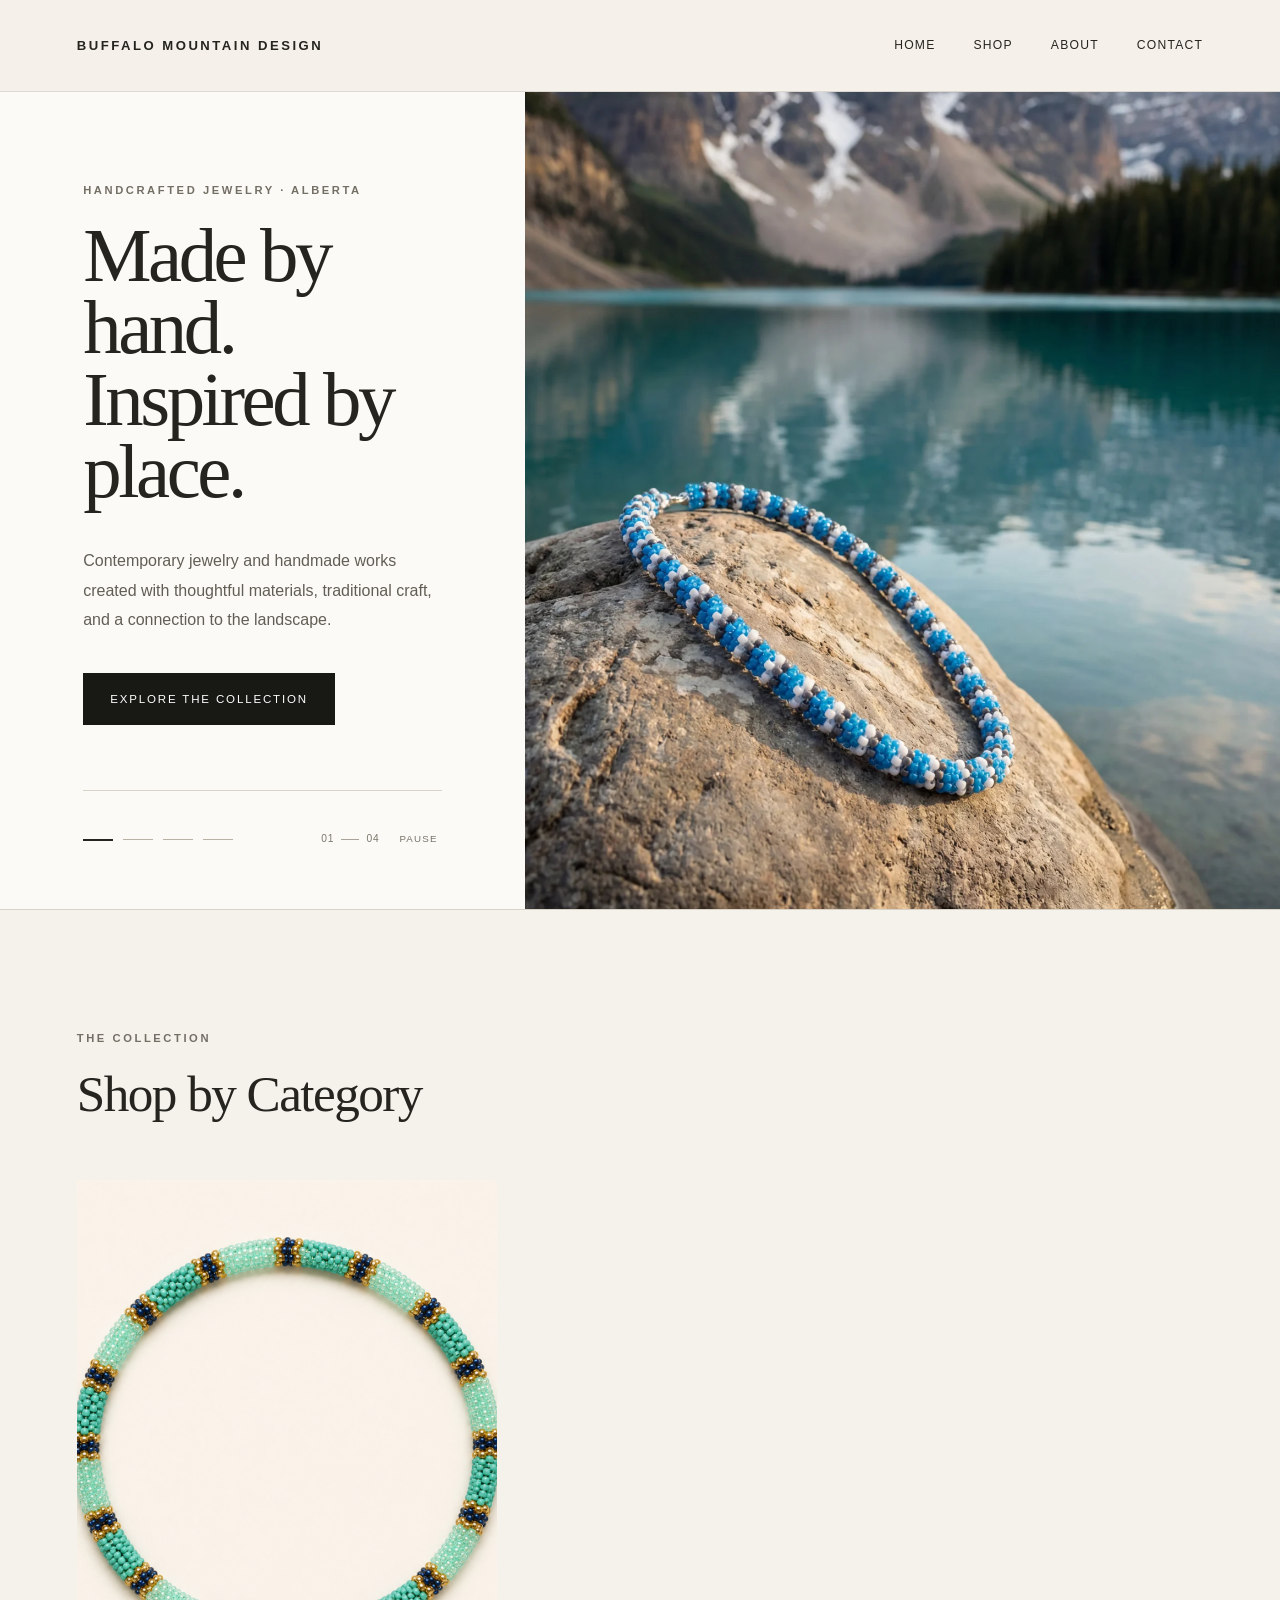
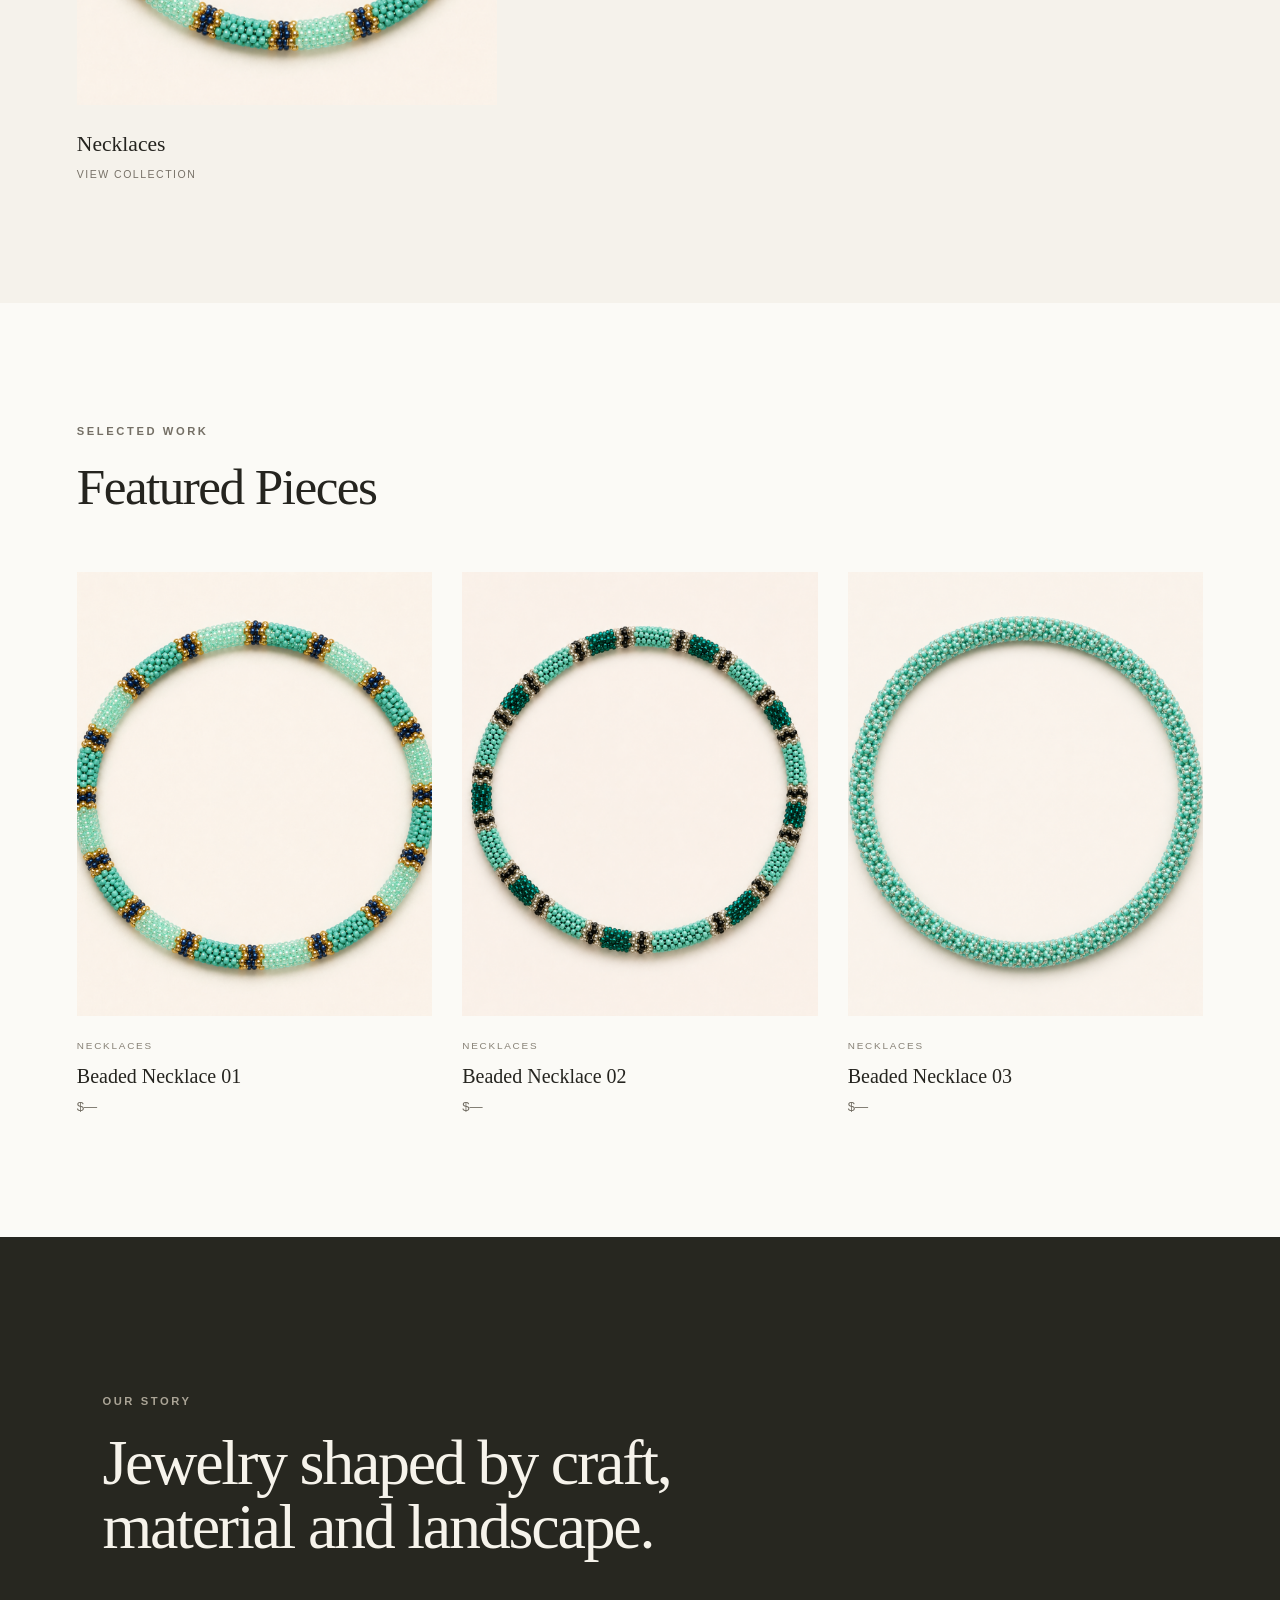
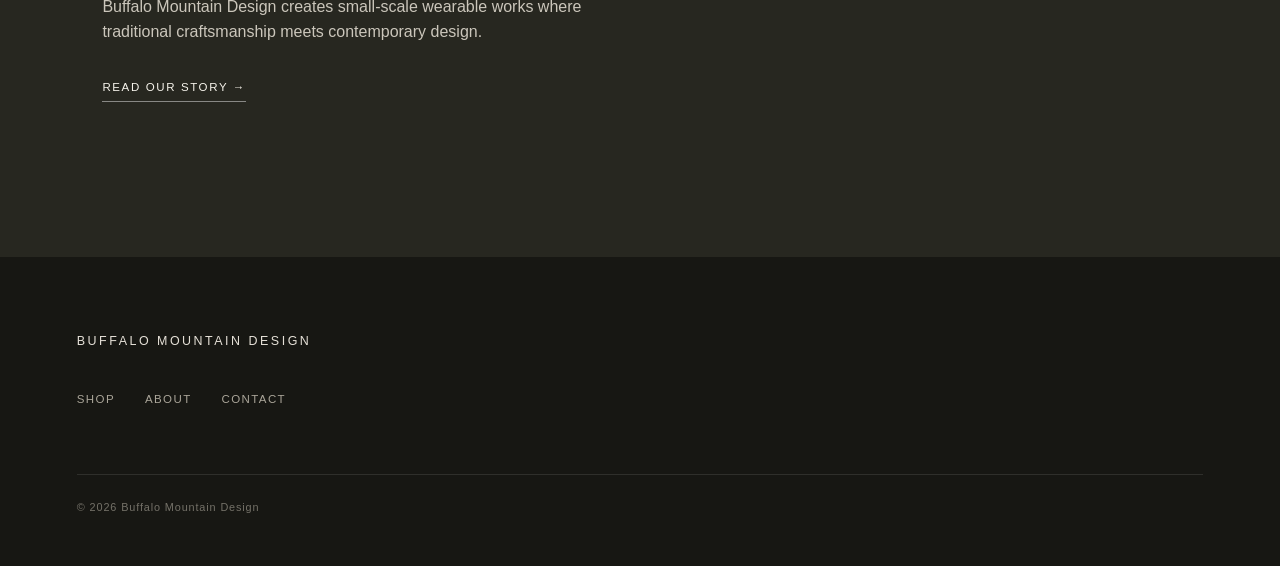
==== commit 828a1257: "fixing necklace fitting issue" ====
--- a/index.html
+++ b/index.html
@@ -118,22 +118,6 @@
                     </span>
 
                     <button
-                        class="hero-control"
-                        type="button"
-                        data-hero-prev
-                        aria-label="Previous hero image">
-                        ←
-                    </button>
-
-                    <button
-                        class="hero-control"
-                        type="button"
-                        data-hero-next
-                        aria-label="Next hero image">
-                        →
-                    </button>
-
-                    <button
                         class="hero-pause"
                         type="button"
                         data-hero-pause
--- a/style.css
+++ b/style.css
@@ -31,6 +31,11 @@
 img {
     width: 100%;
     display: block;
+}
+
+button,
+input {
+    font: inherit;
 }
 
 
@@ -116,36 +121,45 @@
 }
 
 
-/* ---------- HERO ---------- */
-
-.hero {
-    min-height: 78vh;
-    display: flex;
-    align-items: center;
-    padding: 9vw 8vw;
-    position: relative;
-    background:
-        linear-gradient(
-            90deg,
-            rgba(25, 23, 18, 0.04),
-            rgba(25, 23, 18, 0)
-        ),
-        var(--warm-white);
-}
-
-.hero-content {
-    max-width: 800px;
-}
-
-.hero h1 {
-    font-size: clamp(3.4rem, 7vw, 7.4rem);
+/* =========================================================
+   HERO CAROUSEL
+   ========================================================= */
+
+.hero-carousel {
+    display: grid;
+    grid-template-columns:
+        minmax(390px, 0.82fr)
+        minmax(0, 1.18fr);
+    min-height: 720px;
+    background: var(--warm-white);
+    border-bottom: 1px solid var(--line);
+}
+
+.hero-carousel-copy {
+    min-width: 0;
+    display: flex;
+    flex-direction: column;
+    justify-content: space-between;
+    padding:
+        clamp(70px, 7vw, 120px)
+        clamp(42px, 6.5vw, 105px)
+        48px;
+}
+
+.hero-copy-inner {
+    max-width: 690px;
+    margin: auto 0;
+}
+
+.hero-carousel h1 {
+    font-size: clamp(3.7rem, 6vw, 7rem);
     line-height: 0.94;
     letter-spacing: -0.045em;
-    margin-bottom: 40px;
+    margin-bottom: 38px;
 }
 
 .hero-description {
-    max-width: 530px;
+    max-width: 520px;
     font-size: 1rem;
     line-height: 1.85;
     color: #625e55;
@@ -168,6 +182,170 @@
 .button:hover {
     background: var(--accent);
     transform: translateY(-2px);
+}
+
+
+/* ---------- HERO VISUAL ---------- */
+
+.hero-carousel-visual {
+    min-width: 0;
+    min-height: 720px;
+    position: relative;
+    overflow: hidden;
+    background: #d3cec2;
+}
+
+.hero-slide {
+    position: absolute;
+    inset: 0;
+    opacity: 0;
+    pointer-events: none;
+    transition: opacity 1s ease;
+}
+
+.hero-slide.is-active {
+    opacity: 1;
+    z-index: 1;
+}
+
+.hero-slide img {
+    width: 100%;
+    height: 100%;
+    object-fit: cover;
+    transform: scale(1.035);
+    transition: transform 7s ease;
+}
+
+.hero-slide.is-active img {
+    transform: scale(1);
+}
+
+.hero-slide--lake img {
+    object-position: 50% 57%;
+}
+
+.hero-slide--meadow-soft img,
+.hero-slide--meadow-vivid img {
+    object-position: 50% 49%;
+}
+
+.hero-slide--serpent img {
+    object-position: 50% 47%;
+}
+
+
+/* ---------- HERO CONTROLS ---------- */
+
+.hero-carousel-controls {
+    display: flex;
+    align-items: center;
+    justify-content: space-between;
+    gap: 28px;
+    margin-top: 65px;
+    padding-top: 26px;
+    border-top: 1px solid var(--line);
+}
+
+.hero-dots {
+    display: flex;
+    align-items: center;
+    gap: 10px;
+}
+
+.hero-dot {
+    width: 30px;
+    height: 44px;
+    padding: 0;
+    position: relative;
+    border: none;
+    background: transparent;
+    cursor: pointer;
+}
+
+.hero-dot::before {
+    content: "";
+    position: absolute;
+    left: 0;
+    top: 50%;
+    width: 100%;
+    height: 1px;
+    background: #b9b2a5;
+    transition:
+        height 0.25s ease,
+        background 0.25s ease;
+}
+
+.hero-dot.is-active::before {
+    height: 2px;
+    background: var(--charcoal);
+}
+
+.hero-carousel-actions {
+    display: flex;
+    align-items: center;
+    gap: 12px;
+}
+
+.hero-counter {
+    display: flex;
+    align-items: center;
+    gap: 7px;
+    margin-right: 4px;
+    font-size: 0.64rem;
+    letter-spacing: 0.08em;
+    color: #7d776d;
+}
+
+.hero-counter-line {
+    width: 18px;
+    height: 1px;
+    background: #aaa397;
+}
+
+.hero-control {
+    width: 44px;
+    height: 44px;
+    display: grid;
+    place-items: center;
+    border: 1px solid var(--line);
+    background: transparent;
+    color: var(--charcoal);
+    cursor: pointer;
+    transition:
+        background 0.25s ease,
+        border-color 0.25s ease;
+}
+
+.hero-control:hover {
+    background: #efebe2;
+    border-color: #c8c0b2;
+}
+
+.hero-pause {
+    min-height: 44px;
+    padding: 0 4px;
+    border: none;
+    border-bottom: 1px solid transparent;
+    background: transparent;
+    color: #777167;
+    cursor: pointer;
+    font-size: 0.61rem;
+    letter-spacing: 0.12em;
+    text-transform: uppercase;
+}
+
+.hero-pause:hover {
+    color: var(--charcoal);
+    border-bottom-color: var(--charcoal);
+}
+
+.hero-dot:focus-visible,
+.hero-control:focus-visible,
+.hero-pause:focus-visible,
+.button:focus-visible,
+a:focus-visible {
+    outline: 2px solid var(--charcoal);
+    outline-offset: 4px;
 }
 
 
@@ -245,31 +423,6 @@
 }
 
 
-/* ---------- PLACEHOLDER IMAGES ---------- */
-
-.placeholder {
-    position: relative;
-    background:
-        linear-gradient(
-            135deg,
-            #d9d3c6 0%,
-            #ece7dc 50%,
-            #c9c0af 100%
-        );
-}
-
-.placeholder::after {
-    content: "IMAGE";
-    position: absolute;
-    top: 50%;
-    left: 50%;
-    transform: translate(-50%, -50%);
-    font-size: 0.6rem;
-    letter-spacing: 0.3em;
-    color: rgba(37, 36, 31, 0.4);
-}
-
-
 /* ---------- FEATURED PRODUCTS ---------- */
 
 .featured {
@@ -283,7 +436,11 @@
 }
 
 .product-card {
-    cursor: pointer;
+    min-width: 0;
+}
+
+.product-card-link {
+    display: block;
 }
 
 .product-image {
@@ -313,6 +470,7 @@
 .product-category {
     font-size: 0.62rem;
     letter-spacing: 0.18em;
+    text-transform: uppercase;
     color: #878176;
     margin-bottom: 6px;
 }
@@ -326,6 +484,25 @@
 .product-price {
     font-size: 0.82rem;
     color: #706b61;
+}
+
+.view-piece {
+    display: inline-block;
+    margin-top: 12px;
+    padding-bottom: 3px;
+    border-bottom: 1px solid transparent;
+    font-size: 0.64rem;
+    letter-spacing: 0.13em;
+    text-transform: uppercase;
+    color: #625e55;
+    transition:
+        border-color 0.3s ease,
+        color 0.3s ease;
+}
+
+.product-card-link:hover .view-piece {
+    color: var(--charcoal);
+    border-bottom-color: var(--charcoal);
 }
 
 
@@ -537,6 +714,7 @@
     margin-bottom: 20px;
     overflow: hidden;
     background: #ebe7dd;
+    transition: transform 0.35s ease;
 }
 
 .shop-product-image img {
@@ -546,8 +724,11 @@
     transition: transform 0.5s ease;
 }
 
-.shop-product-card:hover
-.shop-product-image img {
+.shop-product-card:hover .shop-product-image {
+    transform: translateY(-5px);
+}
+
+.shop-product-card:hover .shop-product-image img {
     transform: scale(1.025);
 }
 
@@ -558,6 +739,15 @@
     margin: 4px 0;
 }
 
+.shop-product-card .view-piece {
+    margin-top: 10px;
+}
+
+.shop-product-card:hover .view-piece {
+    color: var(--charcoal);
+    border-bottom-color: var(--charcoal);
+}
+
 .shop-empty {
     padding: 100px 0;
     text-align: center;
@@ -585,10 +775,196 @@
 
 
 /* =========================================================
+   PRODUCT DETAIL
+   ========================================================= */
+
+.product-page {
+    background: var(--warm-white);
+}
+
+.product-detail-layout {
+    display: grid;
+    grid-template-columns:
+        minmax(0, 1.2fr)
+        minmax(320px, 0.8fr);
+    min-height: calc(100vh - 92px);
+}
+
+.product-detail-image {
+    background: #ebe7dd;
+    min-height: 720px;
+}
+
+.product-detail-image img {
+    width: 100%;
+    height: 100%;
+    min-height: 720px;
+    object-fit: cover;
+}
+
+.product-detail-info {
+    display: flex;
+    flex-direction: column;
+    justify-content: center;
+    padding: 90px clamp(40px, 7vw, 110px);
+}
+
+.back-link {
+    align-self: flex-start;
+    margin-bottom: 70px;
+    padding-bottom: 3px;
+    border-bottom: 1px solid transparent;
+    font-size: 0.66rem;
+    letter-spacing: 0.12em;
+    text-transform: uppercase;
+    color: #777167;
+    transition:
+        color 0.3s ease,
+        border-color 0.3s ease;
+}
+
+.back-link:hover {
+    color: var(--charcoal);
+    border-bottom-color: var(--charcoal);
+}
+
+.product-detail-info h1 {
+    max-width: 650px;
+    font-size: clamp(3rem, 5vw, 6rem);
+    line-height: 0.96;
+    letter-spacing: -0.045em;
+    margin-bottom: 22px;
+}
+
+.product-detail-price {
+    font-size: 1rem;
+    color: #69645b;
+}
+
+.product-detail-divider {
+    width: 100%;
+    height: 1px;
+    margin: 45px 0;
+    background: var(--line);
+}
+
+.product-detail-copy {
+    max-width: 540px;
+    color: #666158;
+    line-height: 1.9;
+}
+
+.product-status {
+    display: flex;
+    align-items: center;
+    gap: 10px;
+    margin-top: 35px;
+    font-size: 0.72rem;
+    letter-spacing: 0.08em;
+    text-transform: uppercase;
+    color: #817b70;
+}
+
+.status-dot {
+    width: 7px;
+    height: 7px;
+    border-radius: 50%;
+    background: #9b958a;
+}
+
+.product-pagination {
+    display: grid;
+    grid-template-columns: 1fr 1fr;
+    border-top: 1px solid var(--line);
+    background: var(--cream);
+}
+
+.product-pagination a {
+    padding: 45px 6vw;
+    transition: background 0.3s ease;
+}
+
+.product-pagination a:hover {
+    background: #ece7dc;
+}
+
+.product-pagination a + a {
+    border-left: 1px solid var(--line);
+}
+
+.product-pagination span {
+    display: block;
+    margin-bottom: 8px;
+    font-size: 0.62rem;
+    letter-spacing: 0.14em;
+    text-transform: uppercase;
+    color: #8b857b;
+}
+
+.product-pagination strong {
+    display: block;
+    font-family: Georgia, "Times New Roman", serif;
+    font-size: 1.1rem;
+    font-weight: 400;
+}
+
+.product-next {
+    text-align: right;
+}
+
+.product-not-found {
+    min-height: 70vh;
+    display: flex;
+    flex-direction: column;
+    justify-content: center;
+    align-items: flex-start;
+    padding: 100px 8vw;
+}
+
+.product-not-found h1 {
+    font-size: clamp(3rem, 7vw, 7rem);
+    line-height: 0.95;
+    margin-bottom: 28px;
+}
+
+.product-not-found > p:not(.eyebrow) {
+    max-width: 520px;
+    margin-bottom: 35px;
+    color: #686359;
+}
+
+
+/* =========================================================
    TABLET
    ========================================================= */
 
 @media (max-width: 1000px) {
+
+    .hero-carousel {
+        grid-template-columns: 1fr;
+        min-height: 0;
+    }
+
+    .hero-carousel-copy {
+        min-height: 560px;
+        padding:
+            80px 7vw
+            35px;
+        order: 2;
+    }
+
+    .hero-copy-inner {
+        margin: 0;
+    }
+
+    .hero-carousel-visual {
+        min-height: 620px;
+        order: 1;
+    }
+
+    .hero-carousel-controls {
+        margin-top: 70px;
+    }
 
     .category-grid {
         grid-template-columns: repeat(2, 1fr);
@@ -607,6 +983,28 @@
     .shop-controls {
         align-items: flex-start;
         flex-direction: column;
+    }
+
+    .product-detail-layout {
+        grid-template-columns: 1fr;
+    }
+
+    .product-detail-image {
+        min-height: 0;
+    }
+
+    .product-detail-image img {
+        min-height: 0;
+        max-height: 78vh;
+        object-fit: contain;
+    }
+
+    .product-detail-info {
+        padding: 75px 8vw 90px;
+    }
+
+    .back-link {
+        margin-bottom: 50px;
     }
 
 }
@@ -635,13 +1033,53 @@
         font-size: 0.63rem;
     }
 
-    .hero {
-        min-height: 72vh;
-        padding: 90px 7vw;
-    }
-
-    .hero h1 {
-        font-size: clamp(3rem, 15vw, 5rem);
+    .hero-carousel-visual {
+        min-height: 500px;
+    }
+
+    .hero-slide--lake img {
+        object-position: 50% 58%;
+    }
+
+    .hero-carousel-copy {
+        min-height: 0;
+        padding: 62px 7vw 28px;
+    }
+
+    .hero-carousel h1 {
+        font-size: clamp(3rem, 14vw, 4.9rem);
+        margin-bottom: 28px;
+    }
+
+    .hero-description {
+        margin-bottom: 30px;
+    }
+
+    .hero-carousel-controls {
+        align-items: flex-start;
+        flex-direction: column;
+        gap: 10px;
+        margin-top: 55px;
+        padding-top: 20px;
+    }
+
+    .hero-carousel-actions {
+        width: 100%;
+        justify-content: space-between;
+        gap: 8px;
+    }
+
+    .hero-counter {
+        margin-right: auto;
+    }
+
+    .hero-dots {
+        width: 100%;
+    }
+
+    .hero-dot {
+        flex: 1;
+        max-width: 48px;
     }
 
     .categories,
@@ -717,6 +1155,61 @@
         gap: 40px 14px;
     }
 
+    .product-detail-info {
+        padding: 60px 7vw 75px;
+    }
+
+    .product-detail-info h1 {
+        font-size: clamp(2.8rem, 13vw, 4.8rem);
+    }
+
+    .back-link {
+        margin-bottom: 45px;
+    }
+
+    .product-pagination {
+        grid-template-columns: 1fr;
+    }
+
+    .product-pagination a {
+        padding: 32px 7vw;
+    }
+
+    .product-pagination a + a {
+        border-left: none;
+        border-top: 1px solid var(--line);
+    }
+
+    .product-next {
+        text-align: left;
+    }
+
+}
+
+
+/* =========================================================
+   REDUCED MOTION
+   ========================================================= */
+
+@media (prefers-reduced-motion: reduce) {
+
+    html {
+        scroll-behavior: auto;
+    }
+
+    *,
+    *::before,
+    *::after {
+        scroll-behavior: auto !important;
+        transition-duration: 0.01ms !important;
+        animation-duration: 0.01ms !important;
+        animation-iteration-count: 1 !important;
+    }
+
+    .hero-slide img {
+        transform: none;
+    }
+
 }
 
 
@@ -726,4 +1219,8 @@
         grid-template-columns: 1fr;
     }
 
-}
+    .hero-carousel-visual {
+        min-height: 430px;
+    }
+
+}
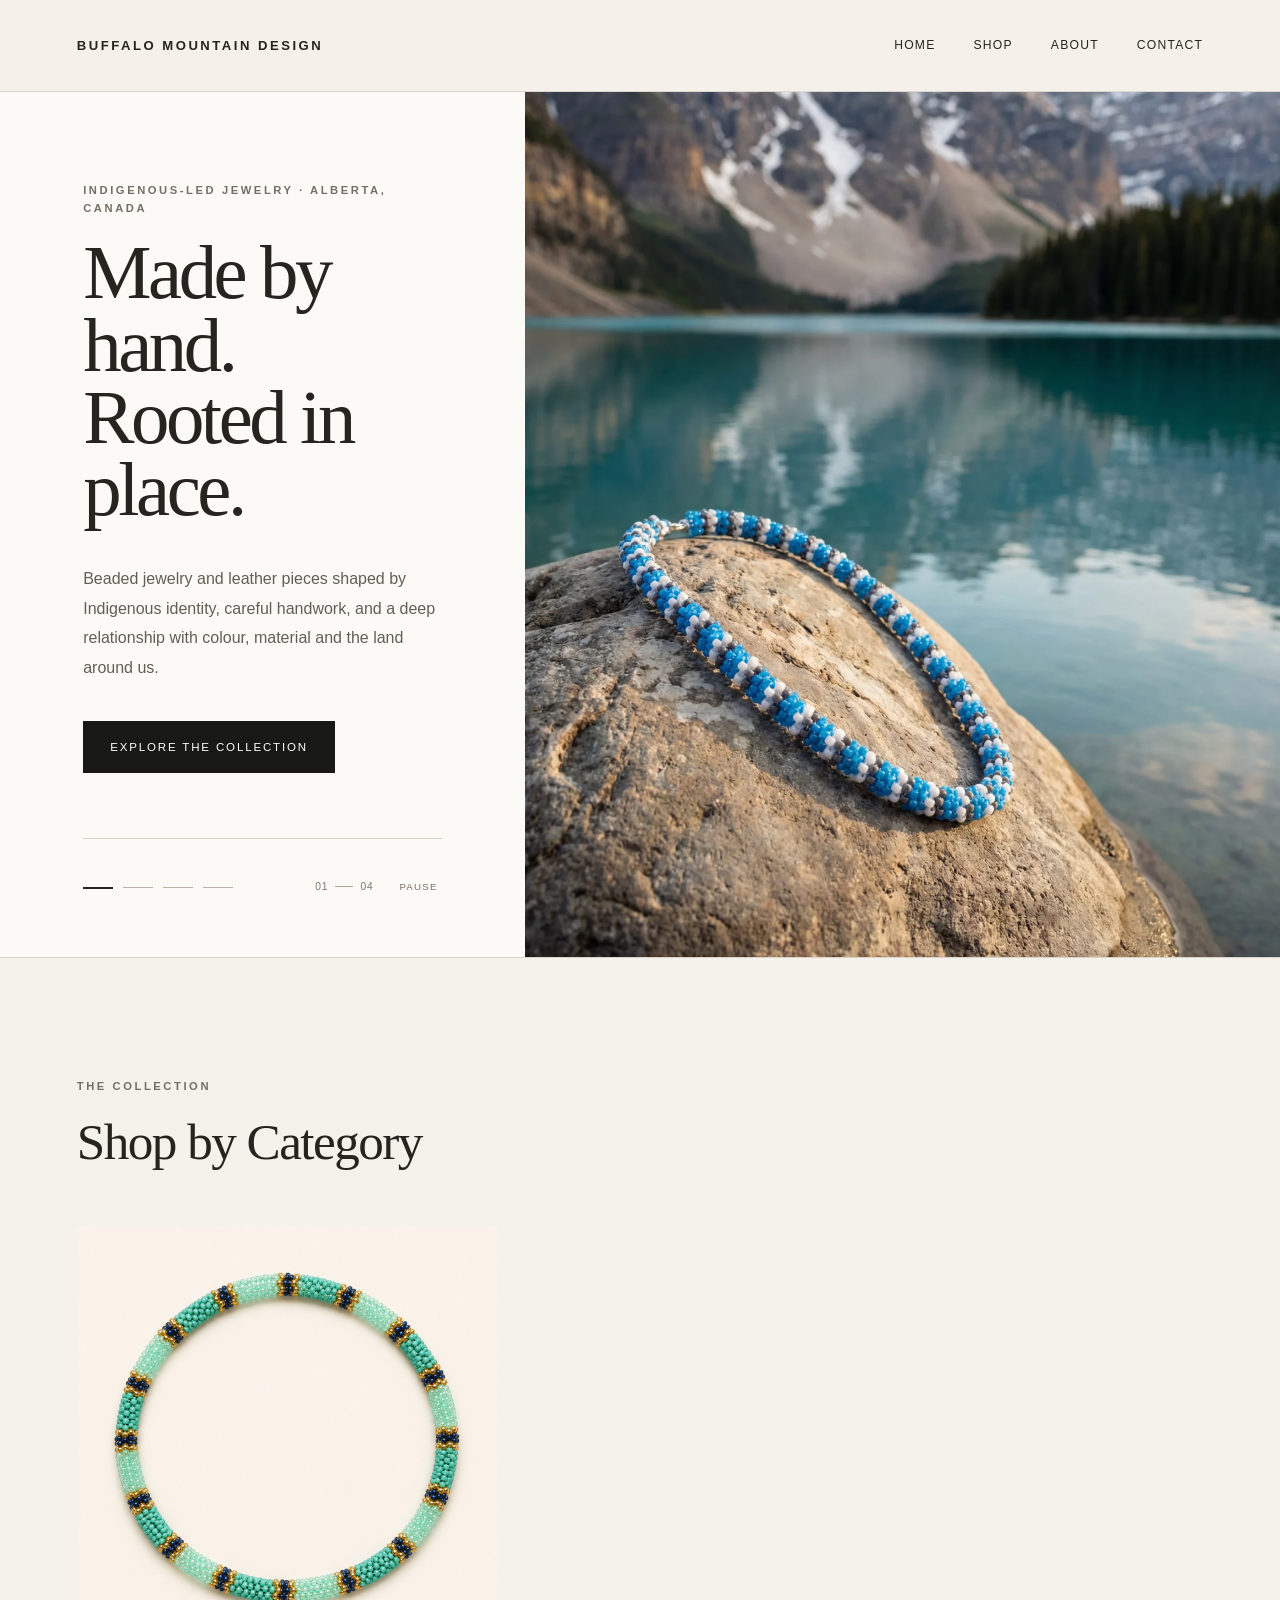
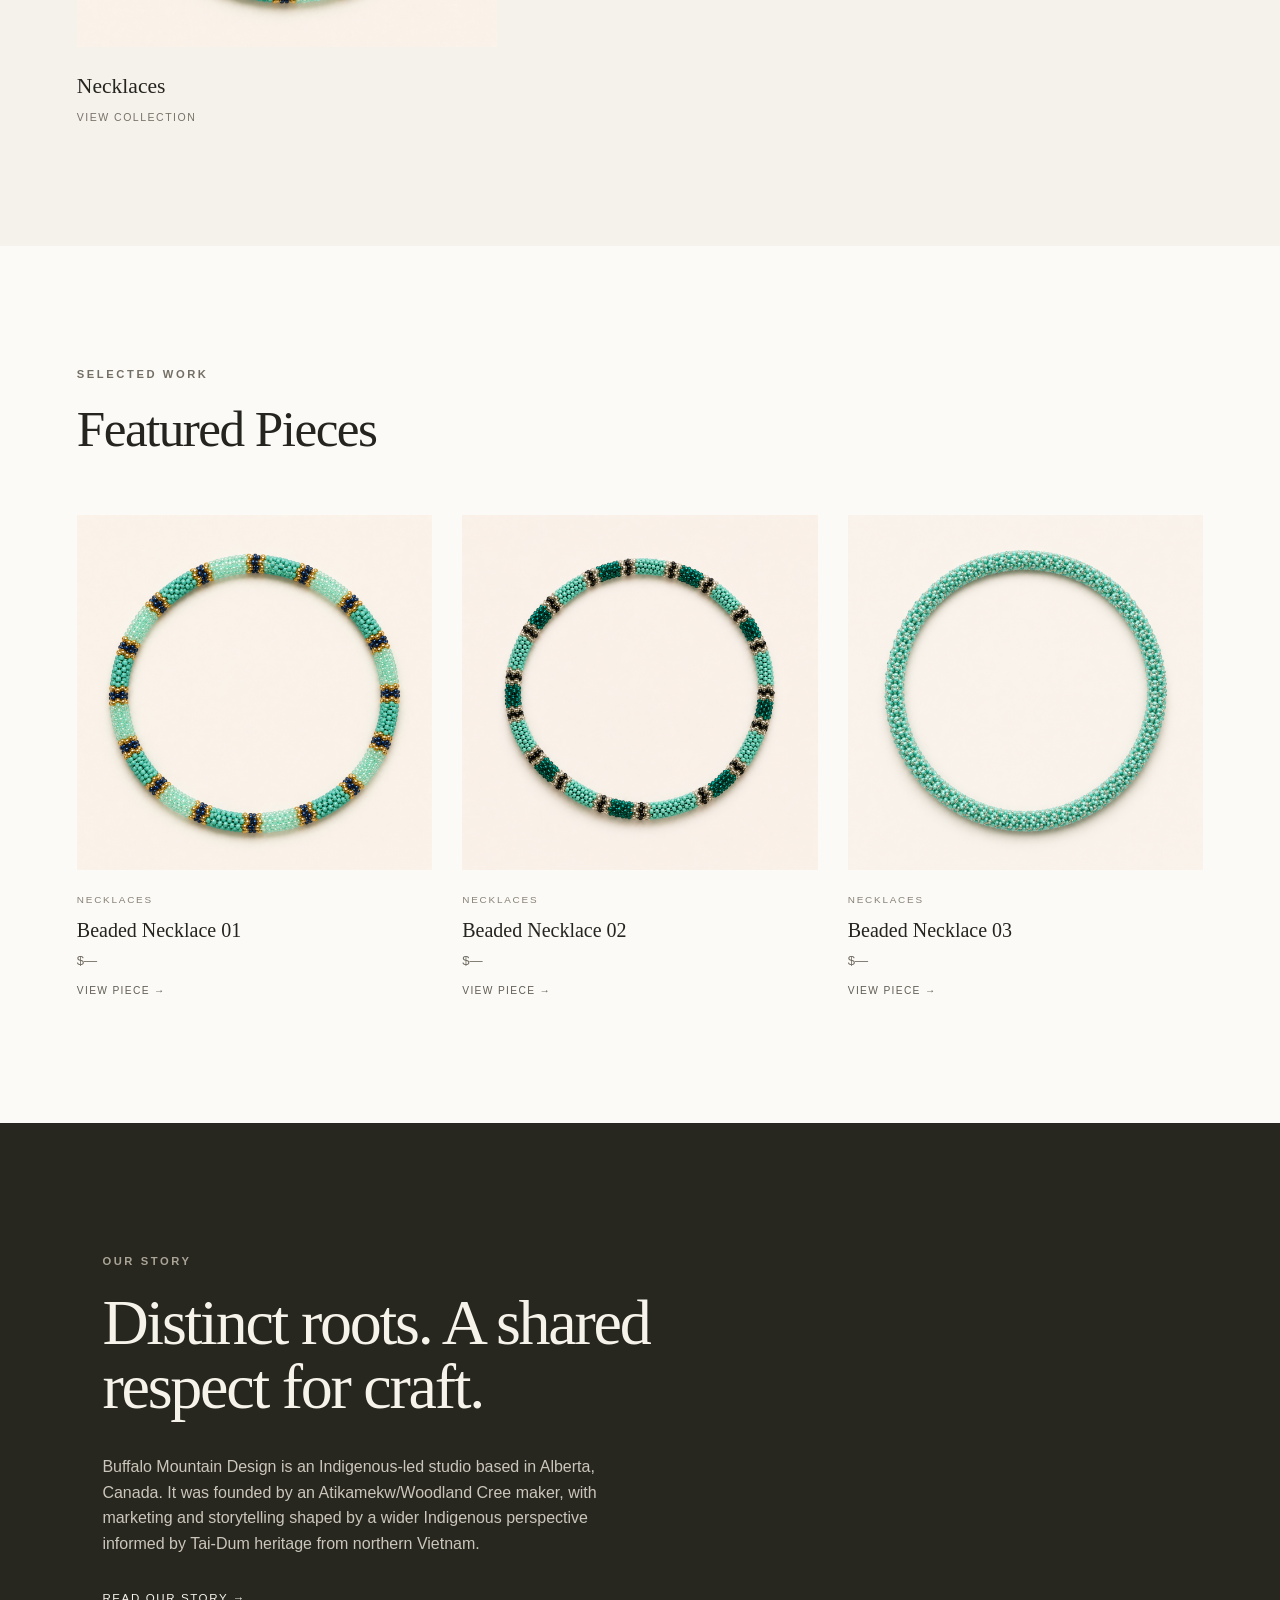
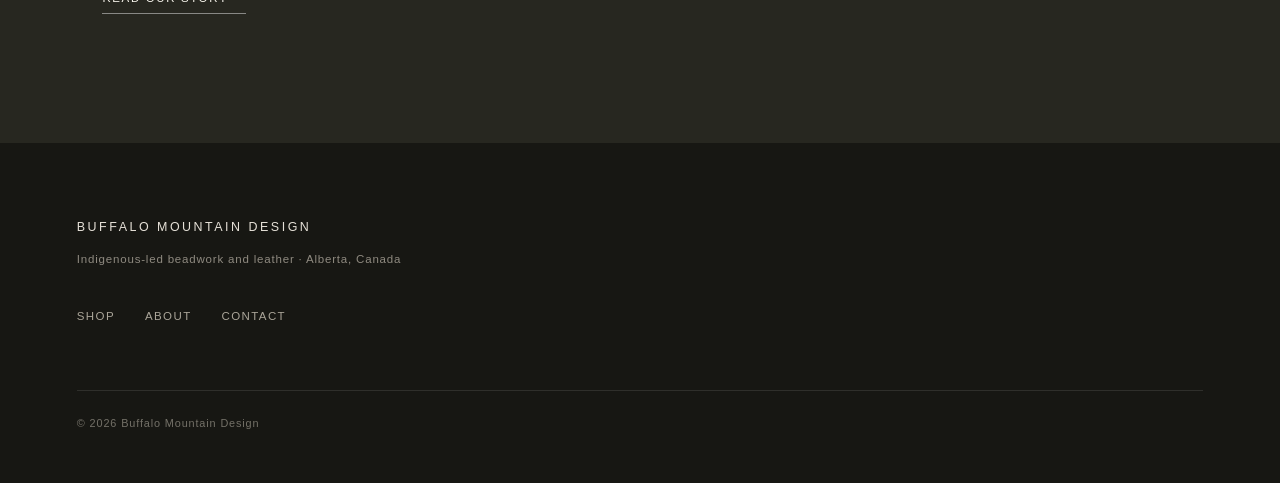
==== commit de7d4e5f: "brand copy update" ====
--- a/index.html
+++ b/index.html
@@ -4,7 +4,11 @@
     <meta charset="UTF-8">
     <meta name="viewport" content="width=device-width, initial-scale=1.0">
 
-    <title>Buffalo Mountain Design</title>
+    <title>Buffalo Mountain Design | Indigenous-Led Jewelry in Alberta</title>
+
+    <meta
+        name="description"
+        content="Buffalo Mountain Design is an Indigenous-led studio based in Alberta, Canada, creating beaded jewelry and leather pieces shaped by Atikamekw/Woodland Cree roots and a wider Indigenous perspective informed by Tai-Dum heritage from northern Vietnam.">
 
     <link rel="stylesheet" href="style.css">
     <script src="hero.js" defer></script>
@@ -45,18 +49,18 @@
             <div class="hero-copy-inner">
 
                 <p class="eyebrow">
-                    HANDCRAFTED JEWELRY · ALBERTA
+                    INDIGENOUS-LED JEWELRY · ALBERTA, CANADA
                 </p>
 
                 <h1>
                     Made by hand.<br>
-                    Inspired by place.
+                    Rooted in place.
                 </h1>
 
                 <p class="hero-description">
-                    Contemporary jewelry and handmade works created with
-                    thoughtful materials, traditional craft, and a connection
-                    to the landscape.
+                    Beaded jewelry and leather pieces shaped by Indigenous
+                    identity, careful handwork, and a deep relationship with
+                    colour, material and the land around us.
                 </p>
 
                 <a href="shop.html" class="button">
@@ -239,13 +243,16 @@
             <p class="eyebrow">OUR STORY</p>
 
             <h2>
-                Jewelry shaped by craft,
-                material and landscape.
+                Distinct roots.
+                A shared respect for craft.
             </h2>
 
             <p>
-                Buffalo Mountain Design creates small-scale wearable works
-                where traditional craftsmanship meets contemporary design.
+                Buffalo Mountain Design is an Indigenous-led studio based in
+                Alberta, Canada. It was founded by an Atikamekw/Woodland Cree
+                maker, with marketing and storytelling shaped by a wider
+                Indigenous perspective informed by Tai-Dum heritage from
+                northern Vietnam.
             </p>
 
             <a href="about.html" class="text-link">
@@ -264,6 +271,10 @@
     <div class="footer-brand">
         BUFFALO MOUNTAIN DESIGN
     </div>
+
+    <p class="footer-note">
+        Indigenous-led beadwork and leather · Alberta, Canada
+    </p>
 
     <div class="footer-links">
         <a href="shop.html">Shop</a>
--- a/style.css
+++ b/style.css
@@ -283,7 +283,7 @@
 .hero-carousel-actions {
     display: flex;
     align-items: center;
-    gap: 12px;
+    gap: 18px;
 }
 
 .hero-counter {
@@ -300,25 +300,6 @@
     width: 18px;
     height: 1px;
     background: #aaa397;
-}
-
-.hero-control {
-    width: 44px;
-    height: 44px;
-    display: grid;
-    place-items: center;
-    border: 1px solid var(--line);
-    background: transparent;
-    color: var(--charcoal);
-    cursor: pointer;
-    transition:
-        background 0.25s ease,
-        border-color 0.25s ease;
-}
-
-.hero-control:hover {
-    background: #efebe2;
-    border-color: #c8c0b2;
 }
 
 .hero-pause {
@@ -340,7 +321,6 @@
 }
 
 .hero-dot:focus-visible,
-.hero-control:focus-visible,
 .hero-pause:focus-visible,
 .button:focus-visible,
 a:focus-visible {
@@ -384,10 +364,10 @@
 }
 
 .category-image {
-    aspect-ratio: 4 / 5;
+    aspect-ratio: 1 / 1;
     margin-bottom: 22px;
     overflow: hidden;
-    background: #ebe7dd;
+    background: #f4f0e8;
     transition:
         transform 0.4s ease,
         opacity 0.4s ease;
@@ -396,17 +376,13 @@
 .category-image img {
     width: 100%;
     height: 100%;
-    object-fit: cover;
+    object-fit: contain;
+    object-position: center;
     display: block;
-    transition: transform 0.5s ease;
 }
 
 .category-card:hover .category-image {
     transform: translateY(-5px);
-}
-
-.category-card:hover .category-image img {
-    transform: scale(1.025);
 }
 
 .category-card h3 {
@@ -444,27 +420,23 @@
 }
 
 .product-image {
-    aspect-ratio: 4 / 5;
+    aspect-ratio: 1 / 1;
     margin-bottom: 22px;
     overflow: hidden;
-    background: #ebe7dd;
+    background: #f4f0e8;
     transition: transform 0.35s ease;
 }
 
 .product-image img {
     width: 100%;
     height: 100%;
-    object-fit: cover;
+    object-fit: contain;
+    object-position: center;
     display: block;
-    transition: transform 0.5s ease;
 }
 
 .product-card:hover .product-image {
     transform: translateY(-5px);
-}
-
-.product-card:hover .product-image img {
-    transform: scale(1.025);
 }
 
 .product-category {
@@ -564,7 +536,15 @@
 .footer-brand {
     font-size: 0.78rem;
     letter-spacing: 0.2em;
+    margin-bottom: 12px;
+}
+
+.footer-note {
+    max-width: 520px;
     margin-bottom: 38px;
+    font-size: 0.72rem;
+    letter-spacing: 0.07em;
+    color: #8f8a80;
 }
 
 .footer-links {
@@ -710,26 +690,22 @@
 
 .shop-product-image {
     width: 100%;
-    aspect-ratio: 4 / 5;
+    aspect-ratio: 1 / 1;
     margin-bottom: 20px;
     overflow: hidden;
-    background: #ebe7dd;
+    background: #f4f0e8;
     transition: transform 0.35s ease;
 }
 
 .shop-product-image img {
     width: 100%;
     height: 100%;
-    object-fit: cover;
-    transition: transform 0.5s ease;
+    object-fit: contain;
+    object-position: center;
 }
 
 .shop-product-card:hover .shop-product-image {
     transform: translateY(-5px);
-}
-
-.shop-product-card:hover .shop-product-image img {
-    transform: scale(1.025);
 }
 
 .shop-product-card h2 {
@@ -791,15 +767,19 @@
 }
 
 .product-detail-image {
+    min-height: 720px;
+    display: grid;
+    place-items: center;
+    padding: clamp(24px, 4vw, 64px);
     background: #ebe7dd;
-    min-height: 720px;
 }
 
 .product-detail-image img {
     width: 100%;
     height: 100%;
-    min-height: 720px;
-    object-fit: cover;
+    max-height: 820px;
+    object-fit: contain;
+    object-position: center;
 }
 
 .product-detail-info {
@@ -934,11 +914,221 @@
 }
 
 
+
+/* =========================================================
+   ABOUT
+   ========================================================= */
+
+.about-page,
+.contact-page {
+    background: var(--warm-white);
+}
+
+.about-hero,
+.contact-hero {
+    padding: 120px 7vw 110px;
+    border-bottom: 1px solid var(--line);
+}
+
+.about-hero h1,
+.contact-hero h1 {
+    max-width: 1100px;
+    font-size: clamp(4rem, 7vw, 8rem);
+    line-height: 0.93;
+    letter-spacing: -0.05em;
+    margin-bottom: 45px;
+}
+
+.about-lead,
+.contact-lead {
+    max-width: 720px;
+    font-size: clamp(1rem, 1.4vw, 1.2rem);
+    line-height: 1.9;
+    color: #625e55;
+}
+
+.about-roots {
+    display: grid;
+    grid-template-columns:
+        minmax(0, 0.9fr)
+        minmax(0, 1.1fr);
+    gap: clamp(60px, 9vw, 150px);
+    padding: 120px 7vw;
+    background: var(--cream);
+    border-bottom: 1px solid var(--line);
+}
+
+.about-roots-heading h2 {
+    max-width: 620px;
+    font-size: clamp(2.6rem, 4.7vw, 5.2rem);
+    line-height: 1;
+    letter-spacing: -0.04em;
+}
+
+.about-roots-copy {
+    max-width: 720px;
+    padding-top: 35px;
+}
+
+.about-roots-copy p {
+    font-size: 1rem;
+    line-height: 1.95;
+    color: #625e55;
+}
+
+.about-roots-copy p + p {
+    margin-top: 32px;
+}
+
+.about-values {
+    display: grid;
+    grid-template-columns: repeat(3, 1fr);
+    background: var(--warm-white);
+}
+
+.about-value {
+    min-width: 0;
+    padding: 85px 5vw 100px;
+    border-bottom: 1px solid var(--line);
+}
+
+.about-value + .about-value {
+    border-left: 1px solid var(--line);
+}
+
+.about-value h3 {
+    max-width: 380px;
+    margin-bottom: 26px;
+    font-family: Georgia, "Times New Roman", serif;
+    font-size: clamp(1.7rem, 2.5vw, 2.8rem);
+    line-height: 1.08;
+}
+
+.about-value p:not(.eyebrow) {
+    max-width: 460px;
+    color: #6b665d;
+    line-height: 1.85;
+}
+
+.about-cta {
+    padding: 115px 7vw 125px;
+    background: #272720;
+    color: #f6f3eb;
+}
+
+.about-cta .eyebrow {
+    color: #aaa496;
+}
+
+.about-cta h2 {
+    max-width: 800px;
+    margin-bottom: 40px;
+    font-size: clamp(3rem, 5vw, 6rem);
+    line-height: 0.98;
+    letter-spacing: -0.04em;
+}
+
+.about-cta .button {
+    background: #f4f0e8;
+    color: #23221e;
+}
+
+.about-cta .button:hover {
+    background: #fff;
+}
+
+
+/* =========================================================
+   CONTACT
+   ========================================================= */
+
+.contact-grid {
+    display: grid;
+    grid-template-columns: repeat(3, 1fr);
+    border-bottom: 1px solid var(--line);
+    background: var(--cream);
+}
+
+.contact-card {
+    min-width: 0;
+    padding: 85px 5vw 100px;
+}
+
+.contact-card + .contact-card {
+    border-left: 1px solid var(--line);
+}
+
+.contact-card h2 {
+    max-width: 400px;
+    margin-bottom: 25px;
+    font-size: clamp(2rem, 3vw, 3.4rem);
+    line-height: 1.04;
+    letter-spacing: -0.035em;
+}
+
+.contact-card p:not(.eyebrow) {
+    max-width: 440px;
+    color: #6a655c;
+    line-height: 1.85;
+}
+
+.contact-details {
+    display: grid;
+    grid-template-columns:
+        minmax(0, 1fr)
+        minmax(0, 0.7fr);
+    gap: 80px;
+    padding: 100px 7vw 120px;
+    background: var(--warm-white);
+}
+
+.contact-details h2 {
+    max-width: 700px;
+    font-size: clamp(2.6rem, 4.3vw, 4.8rem);
+    line-height: 1;
+    letter-spacing: -0.04em;
+}
+
+.contact-details > p {
+    max-width: 520px;
+    align-self: end;
+    color: #6b665d;
+    line-height: 1.85;
+}
+
+
+
 /* =========================================================
    TABLET
    ========================================================= */
 
 @media (max-width: 1000px) {
+
+    .about-roots {
+        grid-template-columns: 1fr;
+        gap: 45px;
+    }
+
+    .about-roots-copy {
+        padding-top: 0;
+    }
+
+    .about-values,
+    .contact-grid {
+        grid-template-columns: 1fr;
+    }
+
+    .about-value + .about-value,
+    .contact-card + .contact-card {
+        border-left: none;
+        border-top: 1px solid var(--line);
+    }
+
+    .contact-details {
+        grid-template-columns: 1fr;
+        gap: 45px;
+    }
+
 
     .hero-carousel {
         grid-template-columns: 1fr;
@@ -991,11 +1181,11 @@
 
     .product-detail-image {
         min-height: 0;
+        padding: clamp(20px, 5vw, 48px);
     }
 
     .product-detail-image img {
-        min-height: 0;
-        max-height: 78vh;
+        max-height: 760px;
         object-fit: contain;
     }
 
@@ -1015,6 +1205,35 @@
    ========================================================= */
 
 @media (max-width: 700px) {
+
+    .about-hero,
+    .contact-hero {
+        padding: 80px 7vw 75px;
+    }
+
+    .about-hero h1,
+    .contact-hero h1 {
+        font-size: clamp(3.2rem, 14vw, 5.2rem);
+        margin-bottom: 32px;
+    }
+
+    .about-roots {
+        padding: 80px 7vw;
+    }
+
+    .about-value,
+    .contact-card {
+        padding: 65px 7vw 75px;
+    }
+
+    .about-cta {
+        padding: 80px 7vw 90px;
+    }
+
+    .contact-details {
+        padding: 75px 7vw 90px;
+    }
+
 
     .site-header {
         padding: 25px 6vw;
@@ -1065,12 +1284,12 @@
 
     .hero-carousel-actions {
         width: 100%;
-        justify-content: space-between;
-        gap: 8px;
+        justify-content: flex-start;
+        gap: 18px;
     }
 
     .hero-counter {
-        margin-right: auto;
+        margin-right: 0;
     }
 
     .hero-dots {
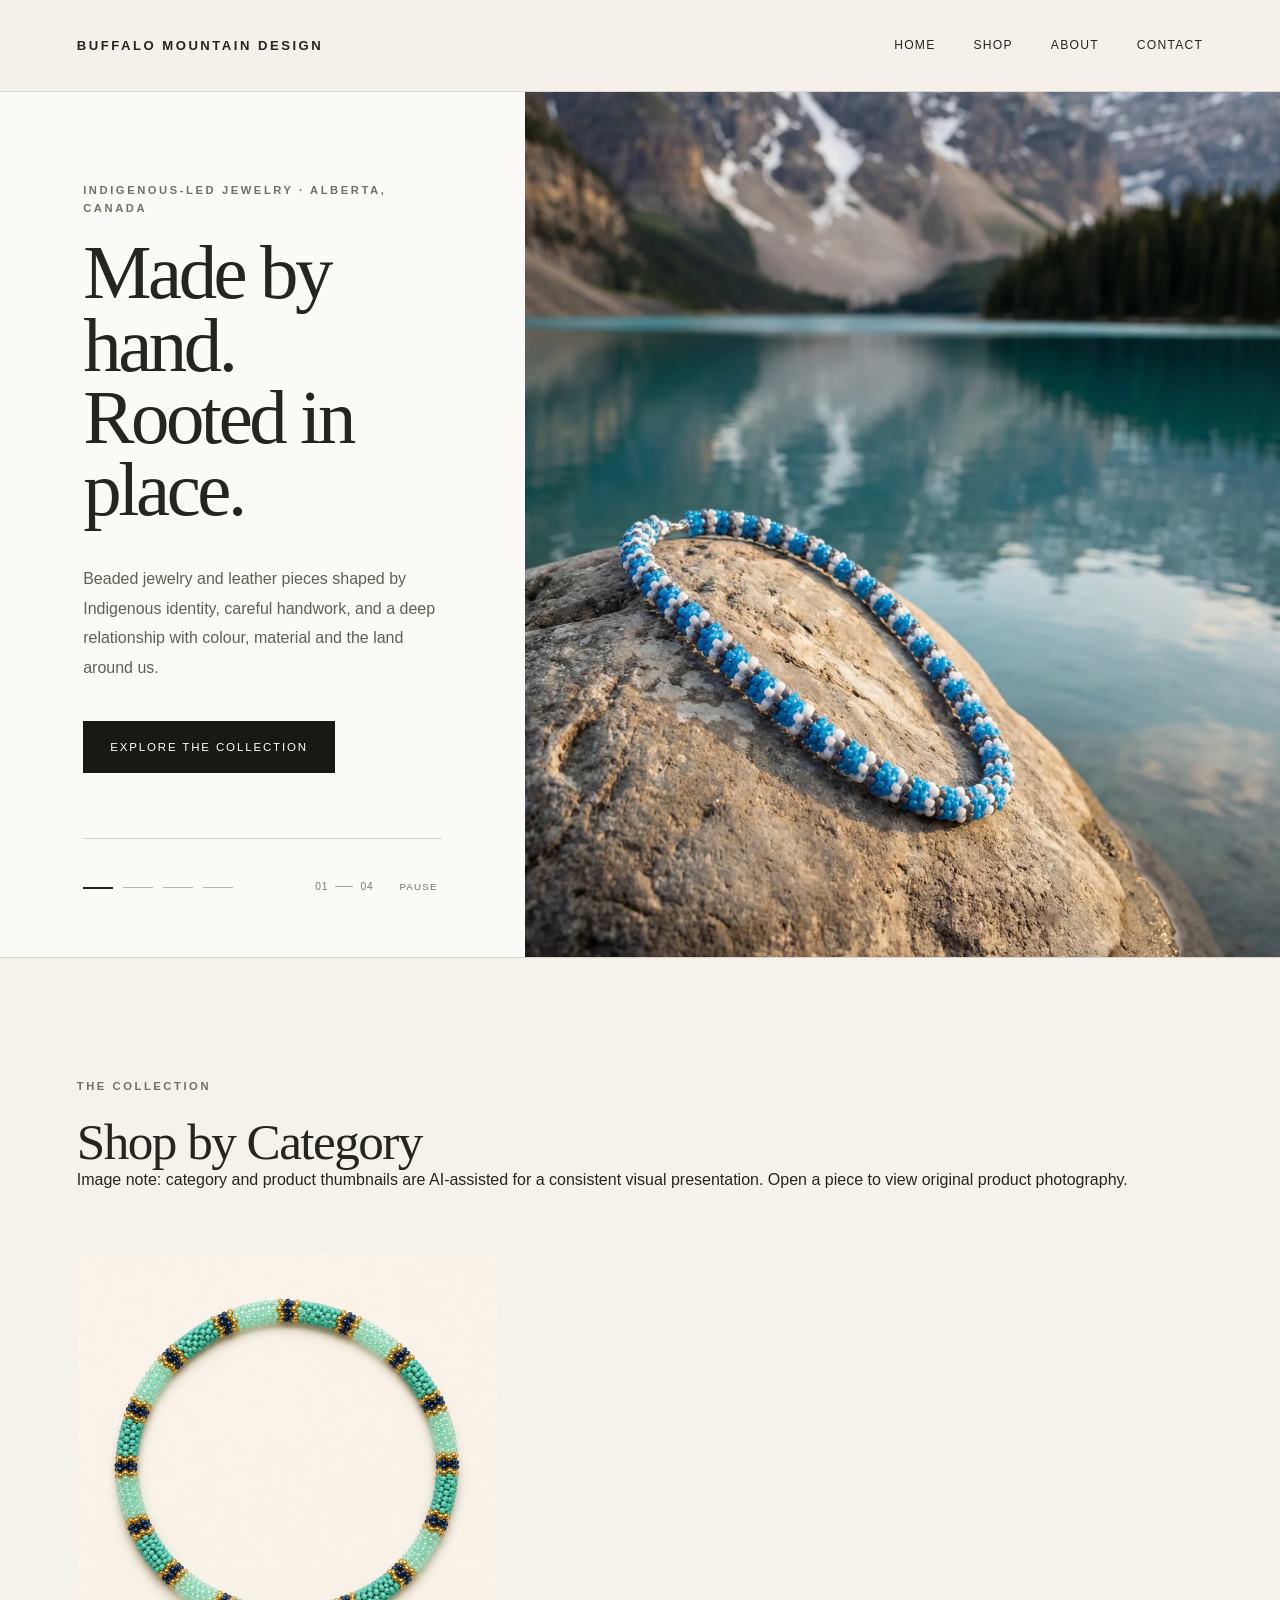
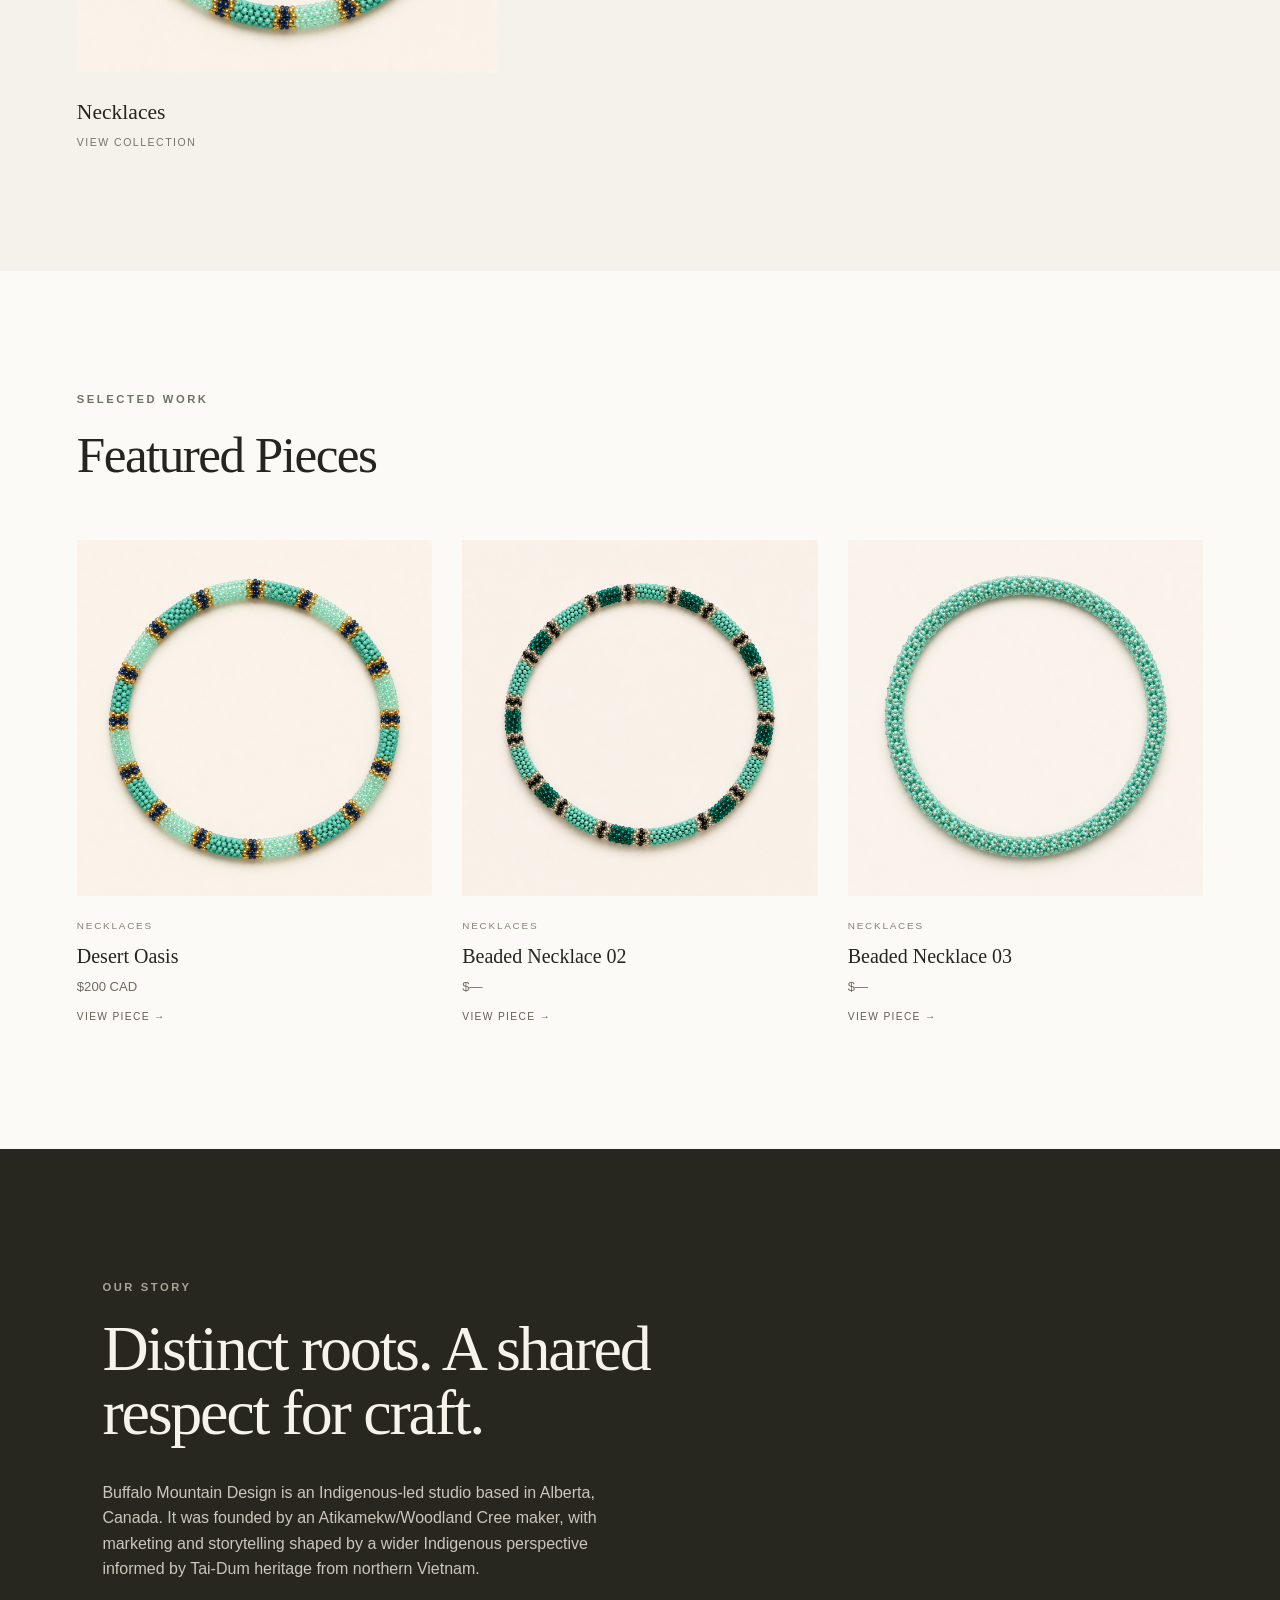
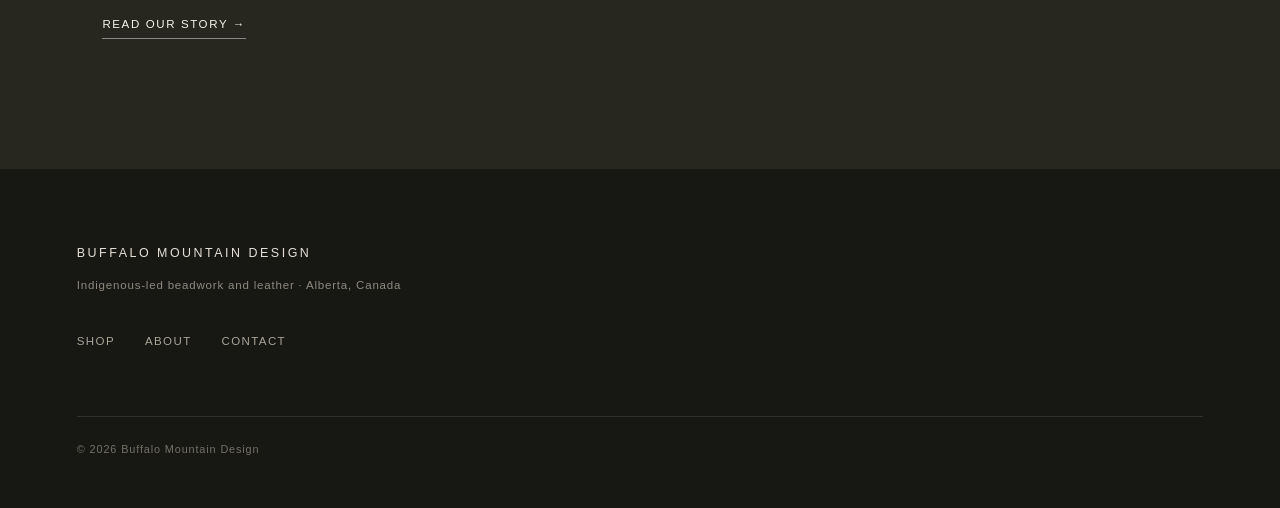
==== commit c67a9878: "add AI disclaimer" ====
--- a/index.html
+++ b/index.html
@@ -203,6 +203,12 @@
             <p class="eyebrow">THE COLLECTION</p>
 
             <h2>Shop by Category</h2>
+
+            <p class="image-disclosure">
+                Image note: category and product thumbnails are AI-assisted
+                for a consistent visual presentation. Open a piece to view
+                original product photography.
+            </p>
 
         </div>
 
--- a/style.css
+++ b/style.css
@@ -834,6 +834,34 @@
     line-height: 1.9;
 }
 
+.product-meta {
+    width: 100%;
+    max-width: 560px;
+    margin-top: 38px;
+    border-top: 1px solid var(--line);
+}
+
+.product-meta-row {
+    display: grid;
+    grid-template-columns: 110px minmax(0, 1fr);
+    gap: 24px;
+    padding: 18px 0;
+    border-bottom: 1px solid var(--line);
+}
+
+.product-meta dt {
+    font-size: 0.62rem;
+    letter-spacing: 0.14em;
+    text-transform: uppercase;
+    color: #878176;
+}
+
+.product-meta dd {
+    margin: 0;
+    color: #504c45;
+    line-height: 1.6;
+}
+
 .product-status {
     display: flex;
     align-items: center;
@@ -852,6 +880,10 @@
     background: #9b958a;
 }
 
+.status-dot.is-available {
+    background: #62705a;
+}
+
 .product-pagination {
     display: grid;
     grid-template-columns: 1fr 1fr;
@@ -1206,6 +1238,12 @@
 
 @media (max-width: 700px) {
 
+    .product-meta-row {
+        grid-template-columns: 1fr;
+        gap: 5px;
+    }
+
+
     .about-hero,
     .contact-hero {
         padding: 80px 7vw 75px;
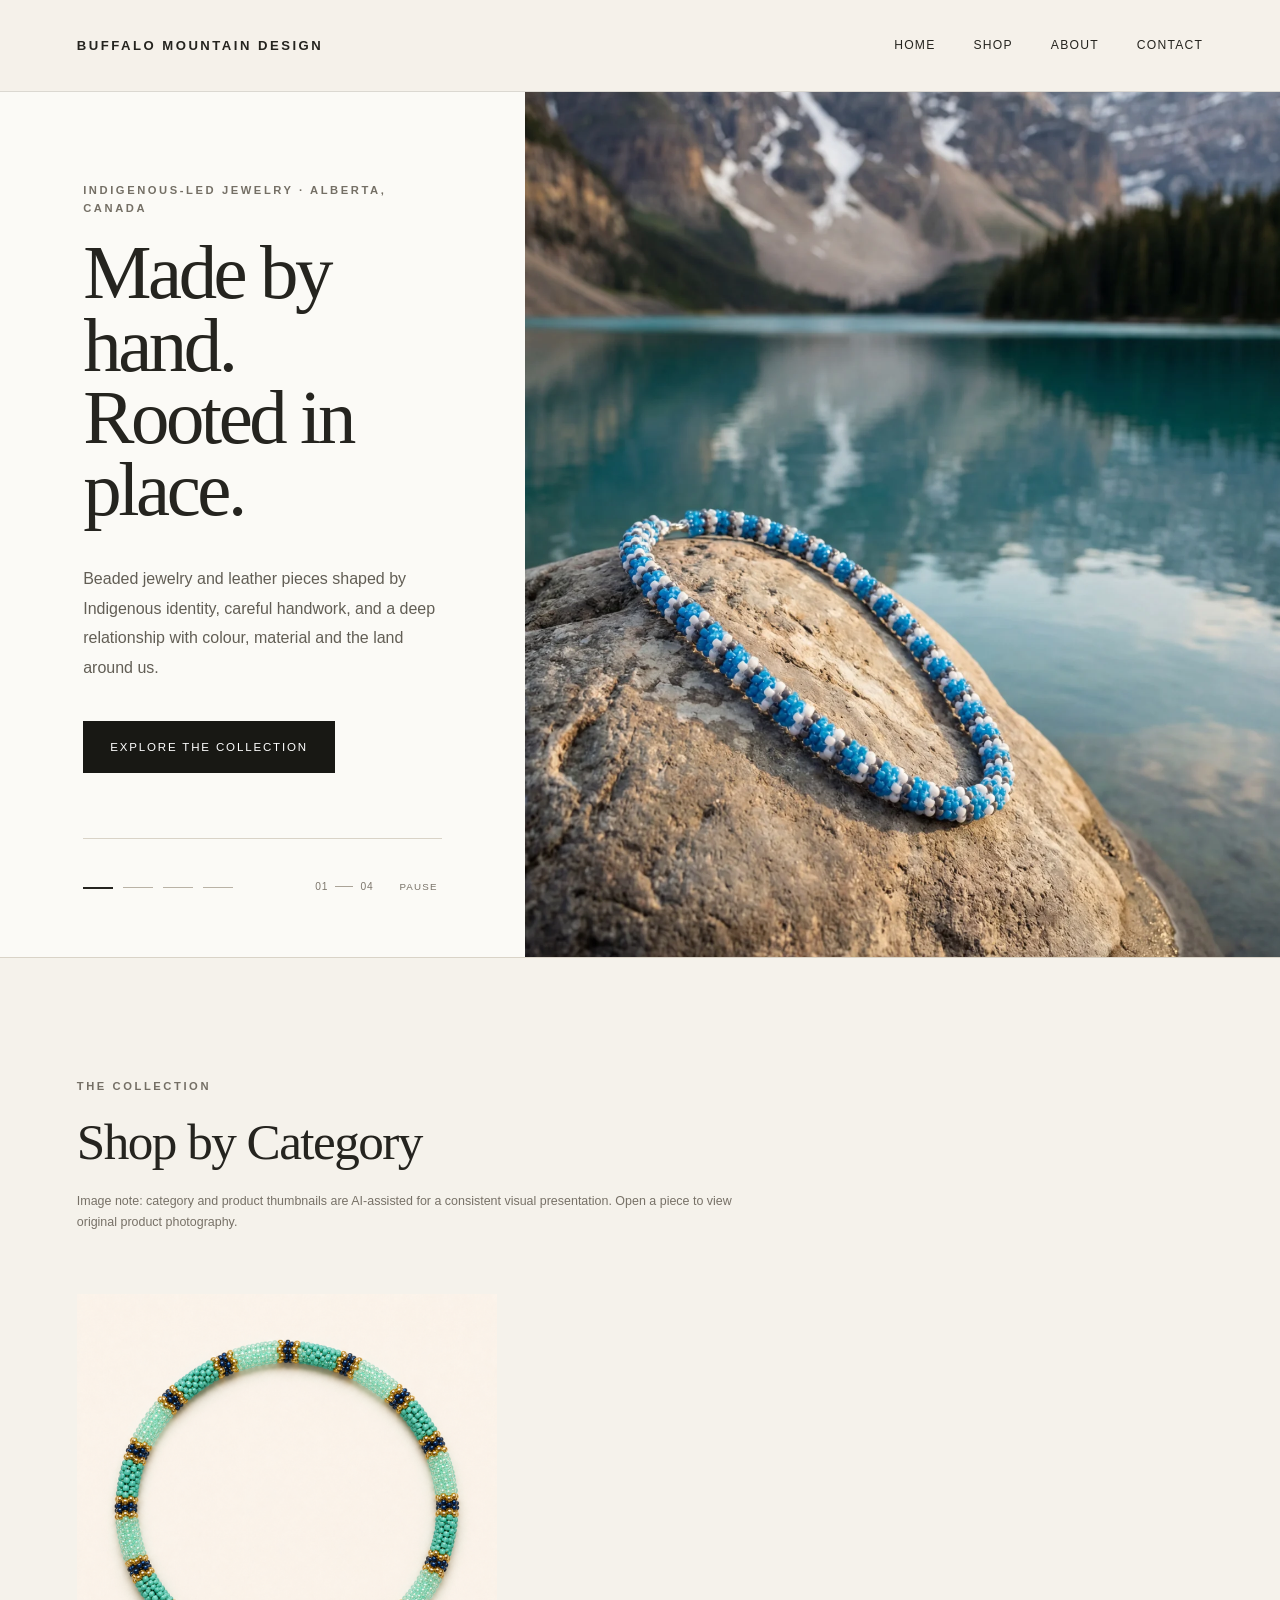
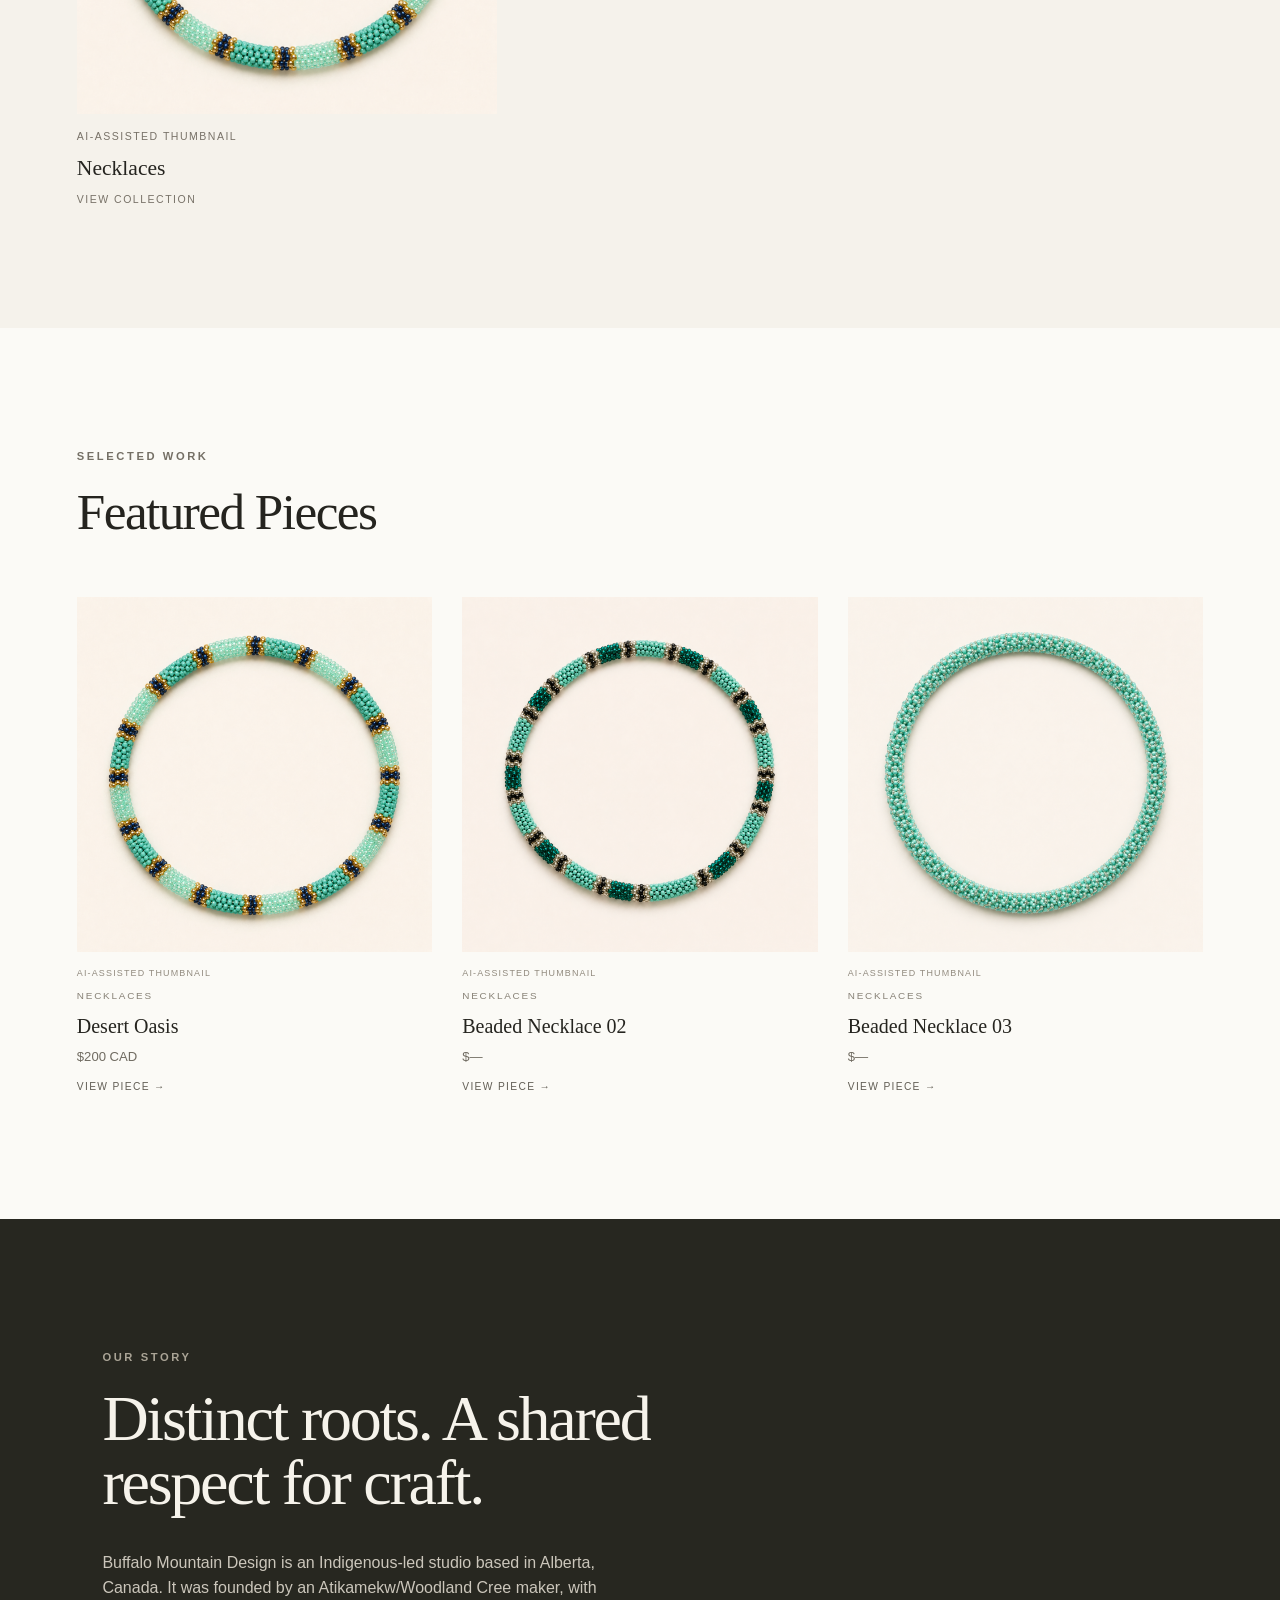
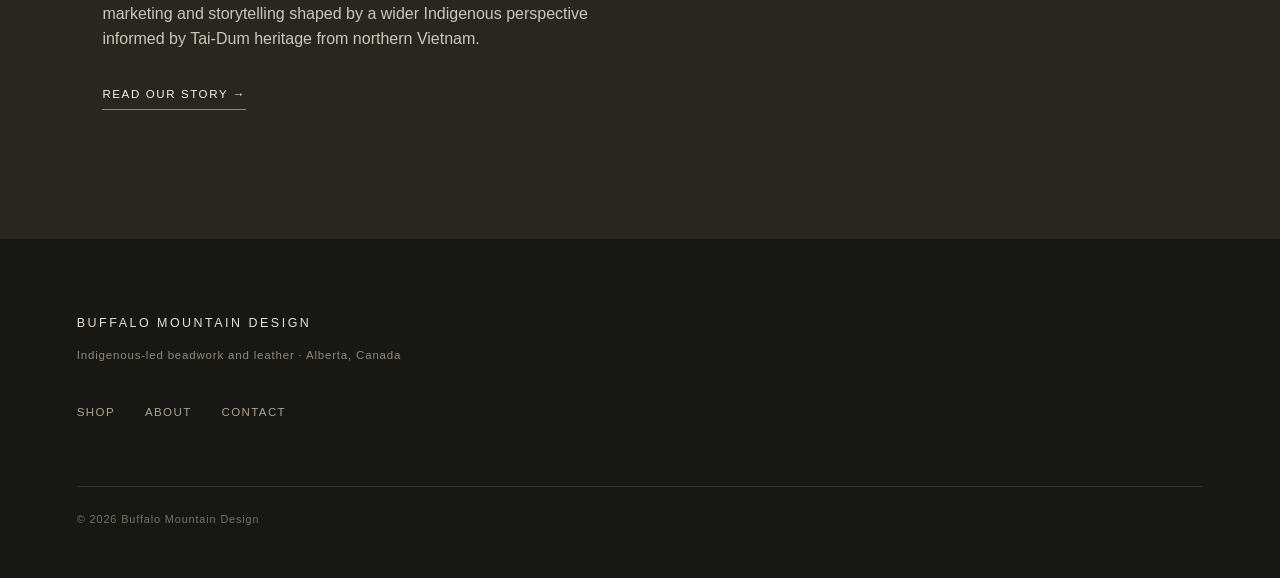
==== commit 4fb3d7cc: "Update index.html" ====
--- a/index.html
+++ b/index.html
@@ -13,6 +13,7 @@
     <link rel="stylesheet" href="style.css">
     <script src="hero.js" defer></script>
     <script src="products.js" defer></script>
+    <script src="motion.js" defer></script>
 </head>
 
 <body>
@@ -46,6 +47,15 @@
 
         <div class="hero-carousel-copy">
 
+            <div class="ambient-beads" aria-hidden="true">
+                <span class="ambient-bead ambient-bead--1"></span>
+                <span class="ambient-bead ambient-bead--2"></span>
+                <span class="ambient-bead ambient-bead--3"></span>
+                <span class="ambient-bead ambient-bead--4"></span>
+                <span class="ambient-bead ambient-bead--5"></span>
+                <span class="ambient-bead ambient-bead--6"></span>
+            </div>
+
             <div class="hero-copy-inner">
 
                 <p class="eyebrow">
@@ -196,7 +206,7 @@
 
     <!-- CATEGORIES -->
 
-    <section class="categories">
+    <section class="categories depth-section" data-reveal>
 
         <div class="section-heading">
 
@@ -222,7 +232,7 @@
 
     <!-- FEATURED -->
 
-    <section class="featured">
+    <section class="featured depth-section" data-reveal>
 
         <div class="section-heading">
 
@@ -242,7 +252,7 @@
 
     <!-- ABOUT PREVIEW -->
 
-    <section class="story">
+    <section class="story depth-section" data-reveal>
 
         <div class="story-content">
 
--- a/style.css
+++ b/style.css
@@ -346,6 +346,27 @@
     letter-spacing: -0.03em;
 }
 
+.image-disclosure {
+    max-width: 680px;
+    margin-top: 24px;
+    font-size: 0.78rem;
+    line-height: 1.7;
+    color: #777167;
+}
+
+.shop-image-disclosure {
+    margin-top: 24px;
+}
+
+.thumbnail-note {
+    margin: -7px 0 8px;
+    font-size: 0.56rem;
+    line-height: 1.4;
+    letter-spacing: 0.13em;
+    text-transform: uppercase;
+    color: #918a7e;
+}
+
 
 /* ---------- CATEGORY GRID ---------- */
 
@@ -766,20 +787,73 @@
     min-height: calc(100vh - 92px);
 }
 
+.product-detail-media {
+    min-width: 0;
+    display: flex;
+    flex-direction: column;
+    justify-content: center;
+    padding: clamp(24px, 3.5vw, 56px);
+    background: #ebe7dd;
+}
+
 .product-detail-image {
-    min-height: 720px;
+    width: 100%;
+    min-height: 640px;
     display: grid;
     place-items: center;
-    padding: clamp(24px, 4vw, 64px);
-    background: #ebe7dd;
+    background: #f4f0e8;
 }
 
 .product-detail-image img {
     width: 100%;
     height: 100%;
-    max-height: 820px;
+    max-height: 780px;
     object-fit: contain;
     object-position: center;
+}
+
+.product-photo-caption {
+    margin-top: 14px;
+    font-size: 0.58rem;
+    letter-spacing: 0.12em;
+    text-transform: uppercase;
+    color: #817b70;
+}
+
+.product-photo-thumbnails {
+    display: flex;
+    gap: 10px;
+    margin-top: 18px;
+    flex-wrap: wrap;
+}
+
+.product-photo-thumb {
+    width: 74px;
+    height: 74px;
+    padding: 4px;
+    border: 1px solid transparent;
+    background: #f4f0e8;
+    cursor: pointer;
+}
+
+.product-photo-thumb.is-active {
+    border-color: var(--charcoal);
+}
+
+.product-photo-thumb img {
+    width: 100%;
+    height: 100%;
+    object-fit: contain;
+}
+
+.product-image-transparency {
+    max-width: 540px;
+    margin-top: 26px;
+    padding: 16px 18px;
+    border-left: 1px solid #bdb5a8;
+    font-size: 0.75rem;
+    line-height: 1.7;
+    color: #777167;
 }
 
 .product-detail-info {
@@ -1211,13 +1285,16 @@
         grid-template-columns: 1fr;
     }
 
+    .product-detail-media {
+        padding: clamp(20px, 5vw, 48px);
+    }
+
     .product-detail-image {
-        min-height: 0;
-        padding: clamp(20px, 5vw, 48px);
+        min-height: 520px;
     }
 
     .product-detail-image img {
-        max-height: 760px;
+        max-height: 720px;
         object-fit: contain;
     }
 
@@ -1237,6 +1314,20 @@
    ========================================================= */
 
 @media (max-width: 700px) {
+
+    .product-detail-media {
+        padding: 18px;
+    }
+
+    .product-detail-image {
+        min-height: 380px;
+    }
+
+    .product-photo-thumb {
+        width: 64px;
+        height: 64px;
+    }
+
 
     .product-meta-row {
         grid-template-columns: 1fr;
